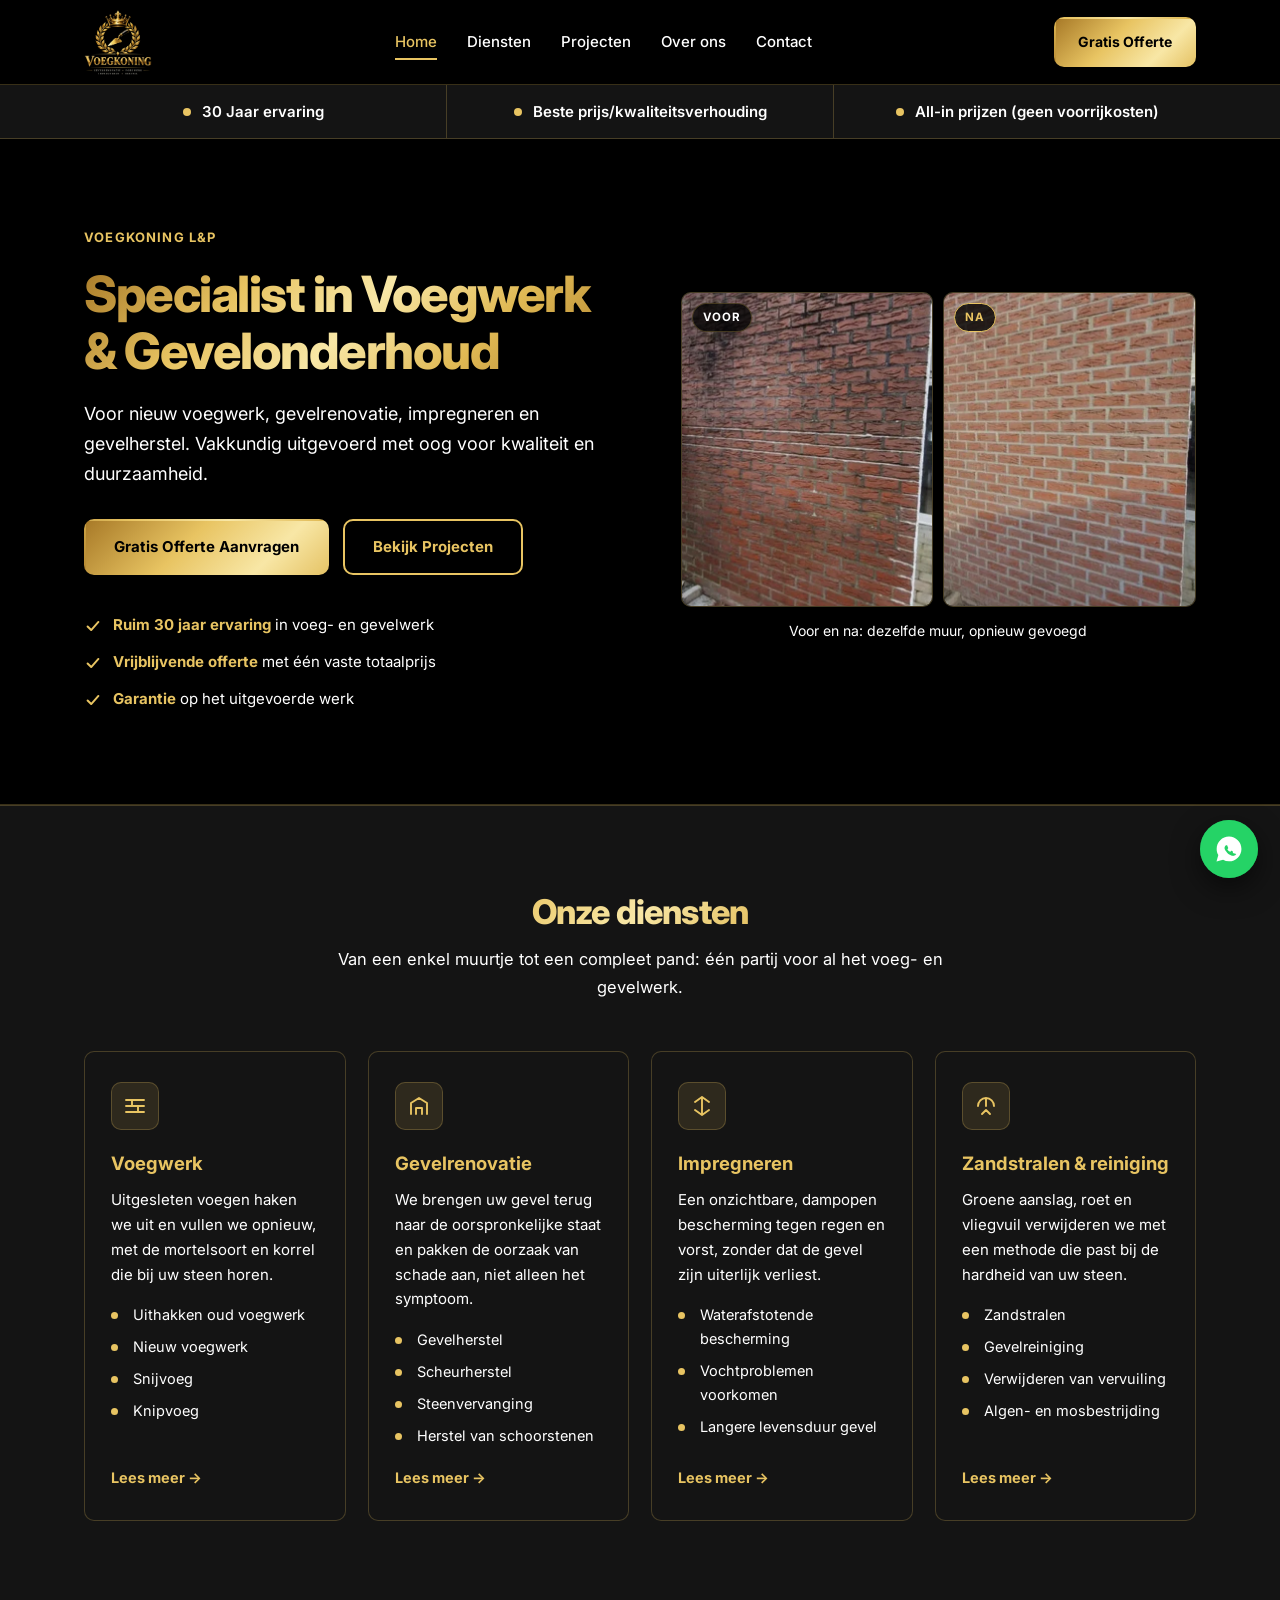
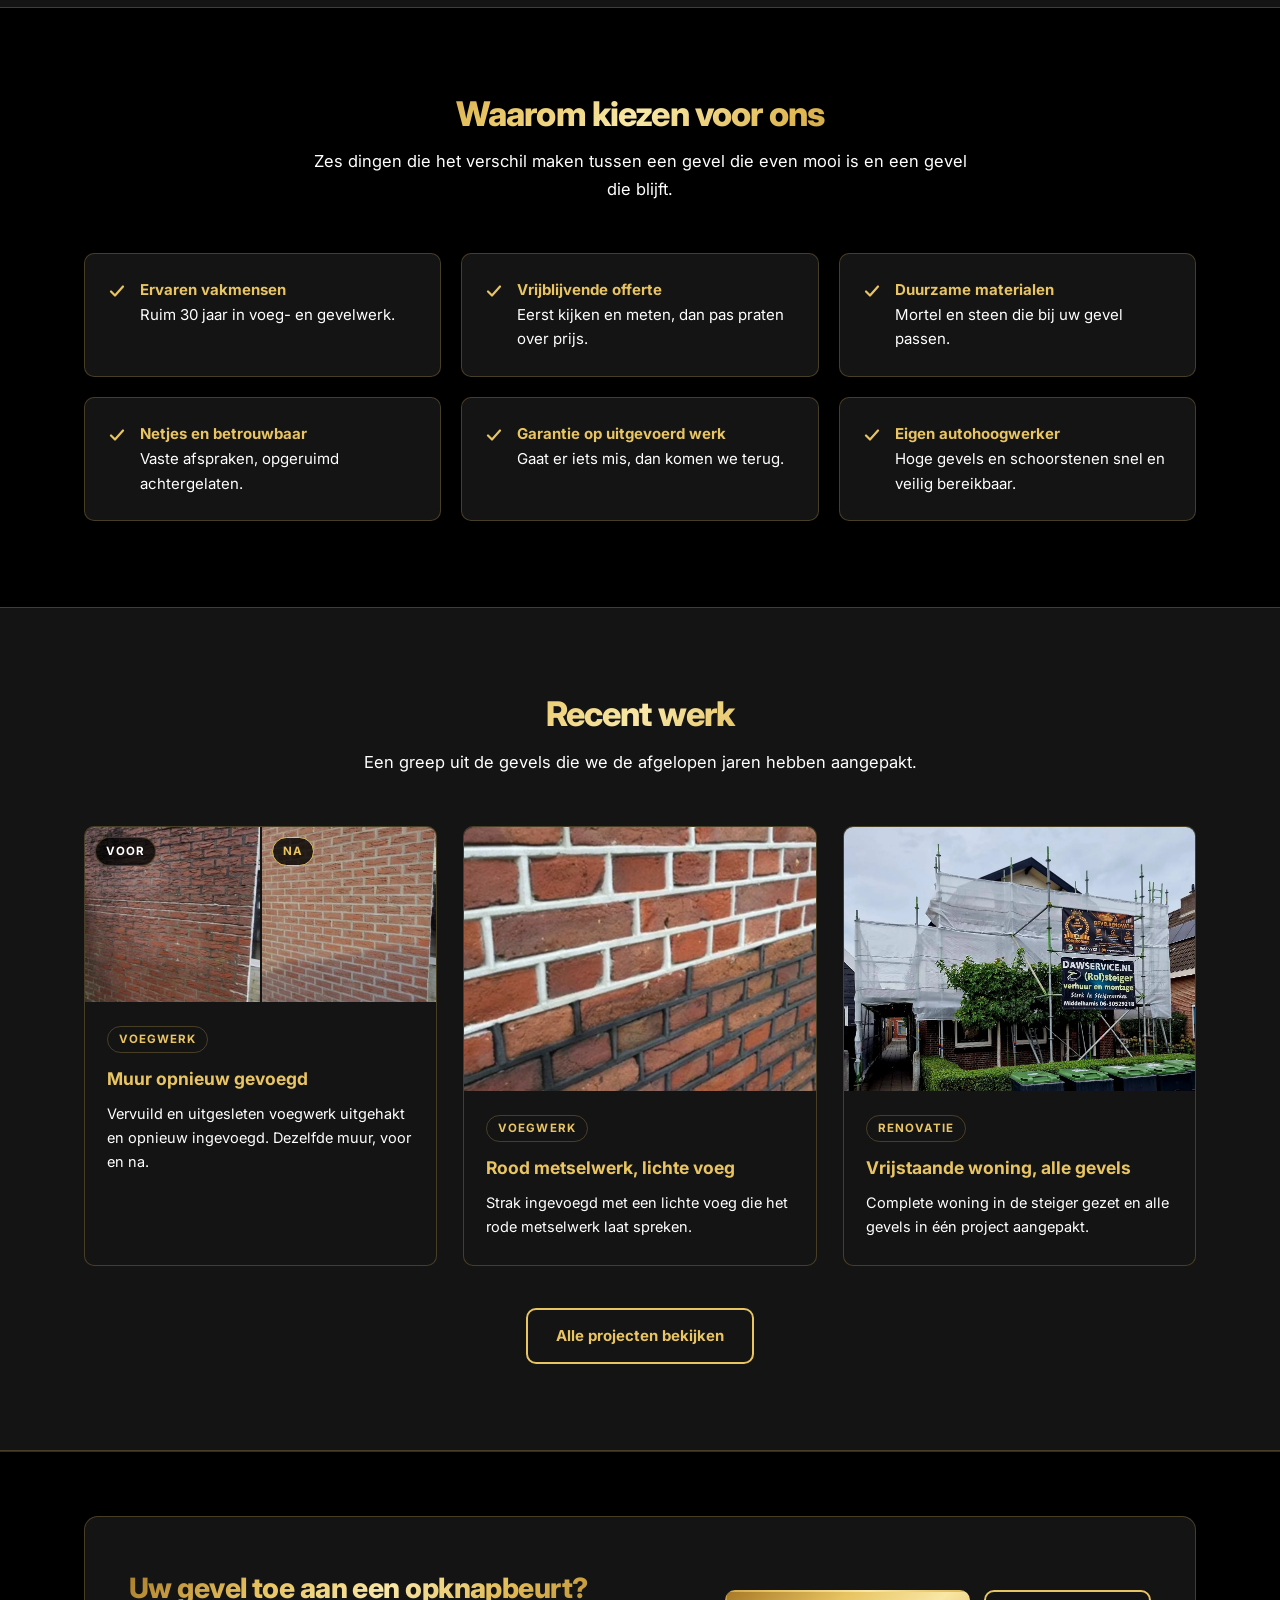
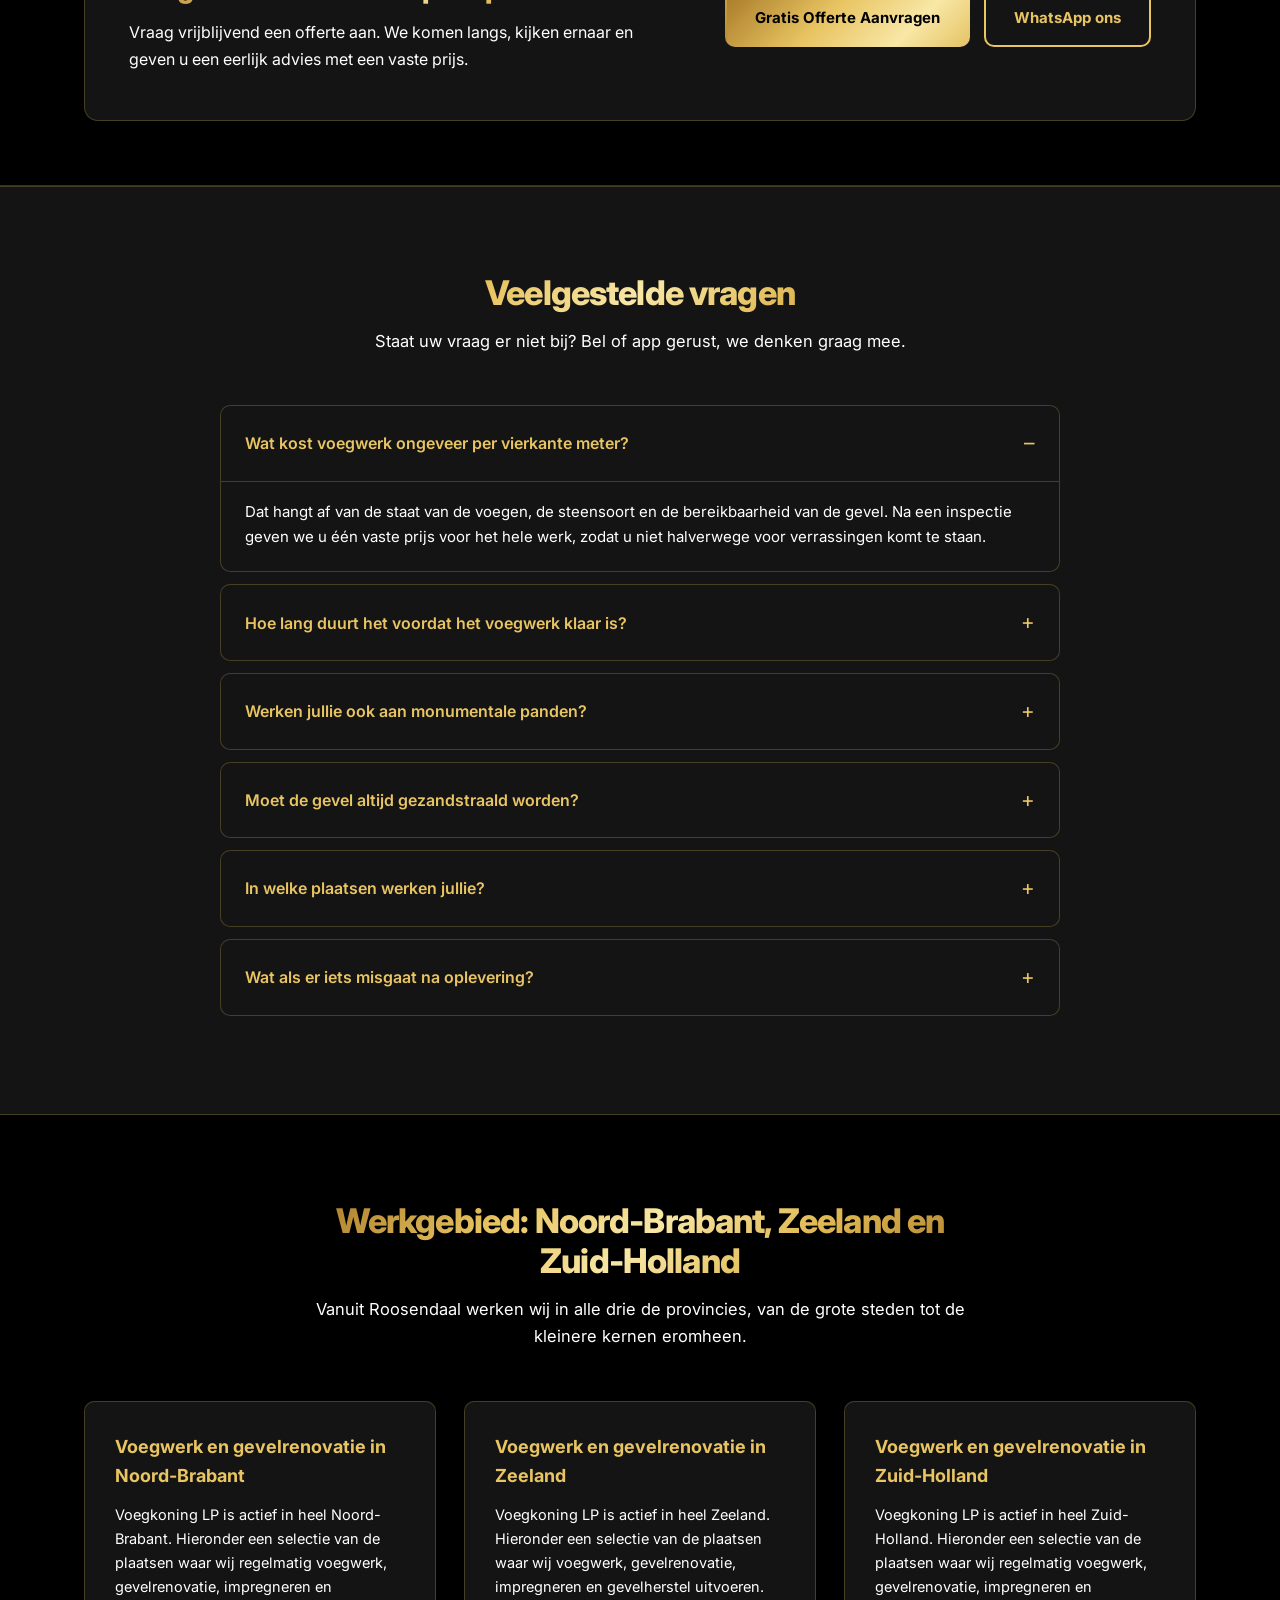
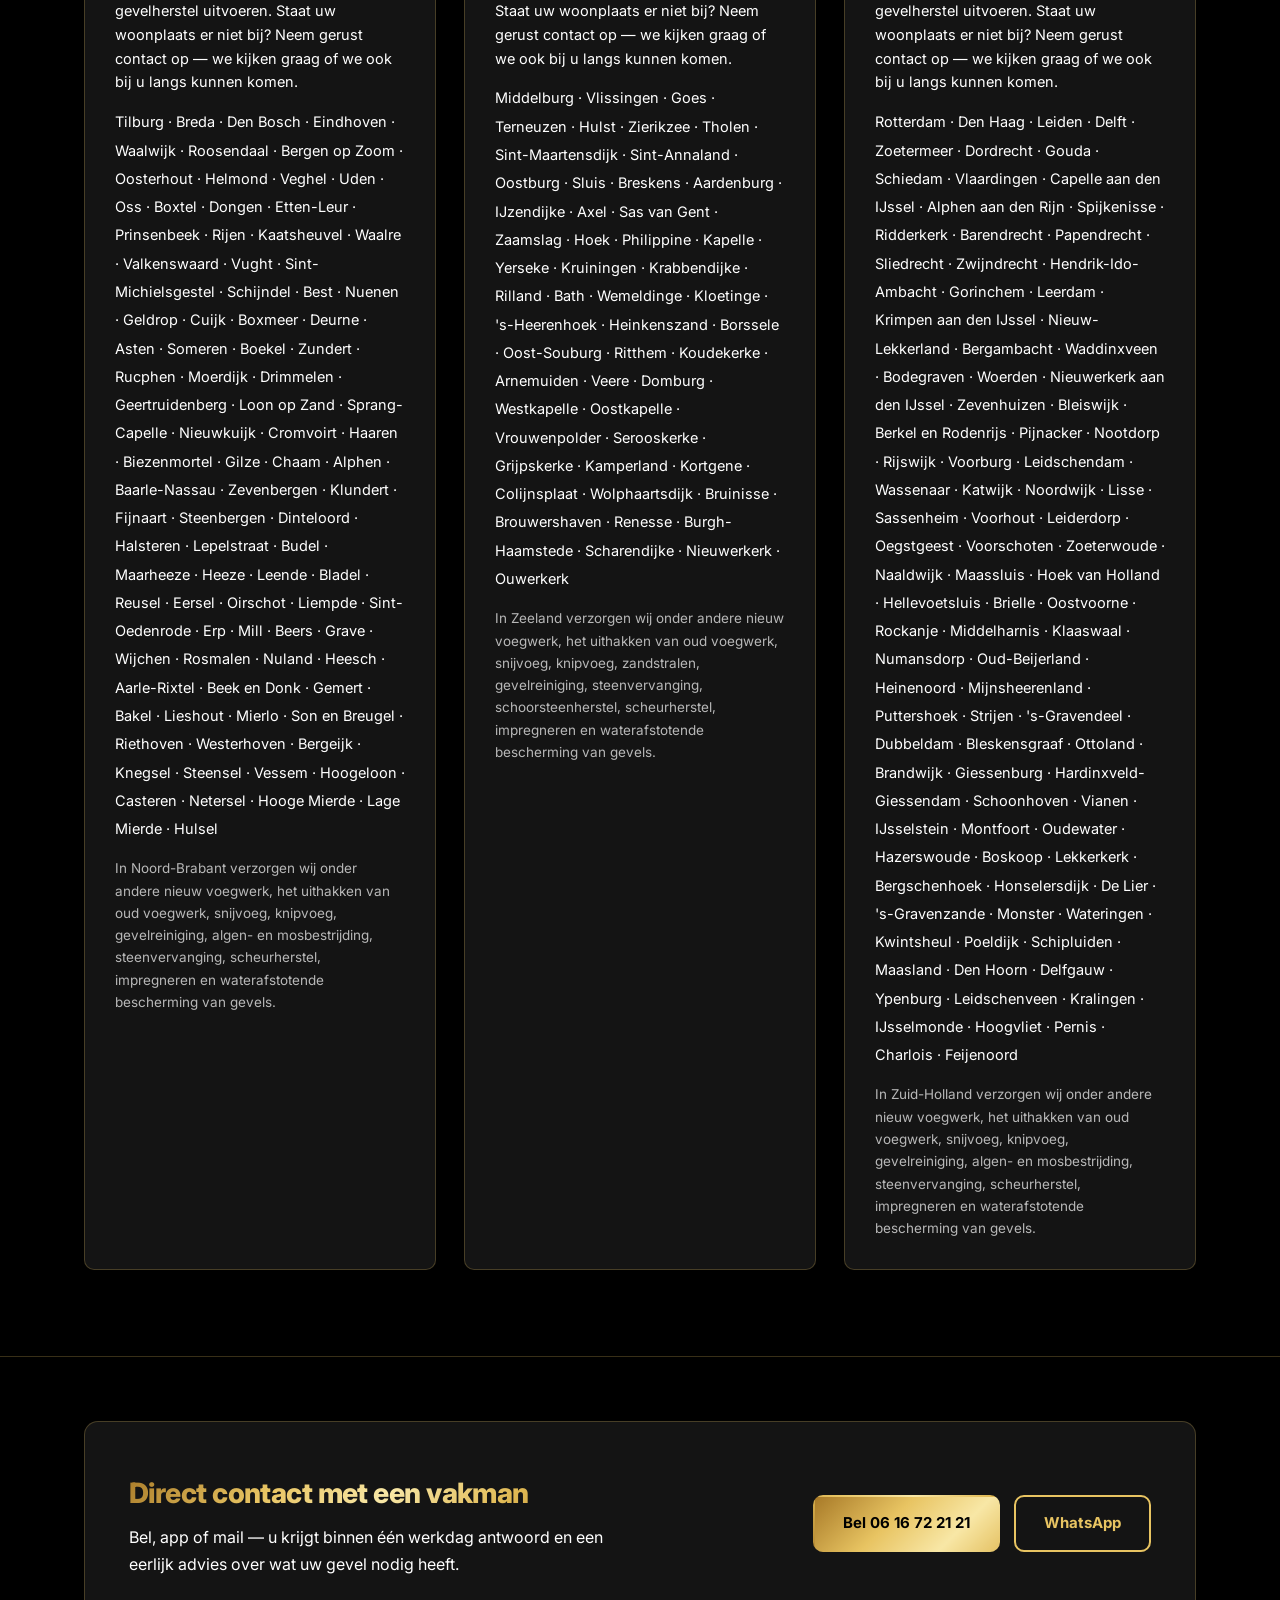
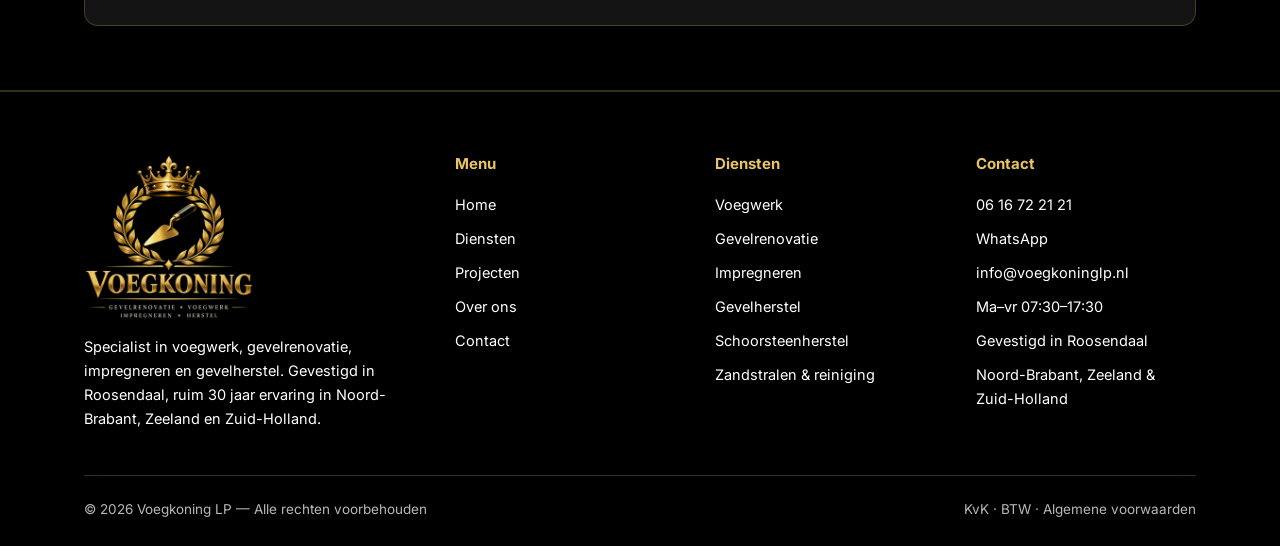
==== index.html @ 7f499dfa "Website Voegkoning L&P: vijf pagina's met foto's en logo Statische site (home, diensten, projecten, " ====
<!DOCTYPE html>
<html lang="nl">
<head>
<meta charset="utf-8">
<meta name="viewport" content="width=device-width, initial-scale=1">
<title>Voegkoning LP | Specialist in Voegwerk &amp; Gevelonderhoud</title>
<meta name="description" content="Specialist in voegwerk en gevelonderhoud in Noord-Brabant, Zeeland en Zuid-Holland. Nieuw voegwerk, gevelrenovatie, impregneren en gevelherstel. Ruim 30 jaar ervaring, vrijblijvende offerte.">
<meta name="robots" content="index, follow">
<meta name="author" content="Voegkoning LP">
<meta name="geo.region" content="NL-NB">
<meta name="geo.placename" content="Roosendaal">
<link rel="canonical" href="https://voegkoninglp.nl/">
<meta property="og:type" content="website">
<meta property="og:locale" content="nl_NL">
<meta property="og:site_name" content="Voegkoning LP">
<meta property="og:title" content="Voegkoning LP | Specialist in Voegwerk &amp; Gevelonderhoud">
<meta property="og:description" content="Specialist in voegwerk en gevelonderhoud in Noord-Brabant, Zeeland en Zuid-Holland. Nieuw voegwerk, gevelrenovatie, impregneren en gevelherstel. Ruim 30 jaar ervaring, vrijblijvende offerte.">
<meta property="og:url" content="https://voegkoninglp.nl/">
<meta property="og:image" content="https://voegkoninglp.nl/img/og-image.jpg">
<meta property="og:image:width" content="1200">
<meta property="og:image:height" content="630">
<meta name="twitter:card" content="summary_large_image">
<meta name="theme-color" content="#000000">
<link rel="icon" type="image/png" sizes="32x32" href="img/favicon-32.png">
<link rel="apple-touch-icon" href="img/apple-touch-icon.png">
<link rel="preconnect" href="https://fonts.googleapis.com">
<link rel="preconnect" href="https://fonts.gstatic.com" crossorigin>
<link href="https://fonts.googleapis.com/css2?family=Inter:wght@400;500;600;700;800&display=swap" rel="stylesheet">
<link rel="stylesheet" href="css/style.css">
<link rel="preload" as="image" href="img/muur-na.webp">
<script type="application/ld+json">
{
  "@context": "https://schema.org",
  "@type": "HomeAndConstructionBusiness",
  "name": "Voegkoning LP",
  "description": "Specialist in voegwerk, gevelrenovatie, impregneren en gevelherstel in Noord-Brabant, Zeeland en Zuid-Holland.",
  "telephone": "+31616722121",
  "email": "info@voegkoninglp.nl",
  "url": "https://voegkoninglp.nl/",
  "logo": "https://voegkoninglp.nl/img/logo.webp",
  "image": "https://voegkoninglp.nl/img/og-image.jpg",
  "address": {
    "@type": "PostalAddress",
    "addressLocality": "Roosendaal",
    "addressRegion": "Noord-Brabant",
    "addressCountry": "NL"
  },
  "founder": {
    "@type": "Person",
    "name": "Patrick"
  },
  "areaServed": [
    {
      "@type": "AdministrativeArea",
      "name": "Noord-Brabant"
    },
    {
      "@type": "AdministrativeArea",
      "name": "Zeeland"
    },
    {
      "@type": "AdministrativeArea",
      "name": "Zuid-Holland"
    }
  ],
  "knowsAbout": [
    "voegwerk",
    "uithakken oud voegwerk",
    "nieuw voegwerk",
    "snijvoeg",
    "knipvoeg",
    "gevelrenovatie",
    "gevelherstel",
    "scheurherstel",
    "steenvervanging",
    "impregneren",
    "waterafstotende bescherming",
    "gevelreiniging",
    "zandstralen",
    "algen- en mosbestrijding",
    "metselwerkherstel",
    "schoorsteenherstel"
  ],
  "serviceType": [
    "Voegwerk",
    "Gevelrenovatie",
    "Impregneren",
    "Gevelherstel",
    "Schoorsteenherstel",
    "Zandstralen",
    "Gevelreiniging"
  ]
}
</script>
<script type="application/ld+json">
{
  "@context": "https://schema.org",
  "@type": "FAQPage",
  "mainEntity": [
    {
      "@type": "Question",
      "name": "Wat kost voegwerk ongeveer per vierkante meter?",
      "acceptedAnswer": {
        "@type": "Answer",
        "text": "Dat hangt af van de staat van de voegen, de steensoort en de bereikbaarheid van de gevel. Na een inspectie geven we u één vaste prijs voor het hele werk, zodat u niet halverwege voor verrassingen komt te staan."
      }
    },
    {
      "@type": "Question",
      "name": "Hoe lang duurt het voordat het voegwerk klaar is?",
      "acceptedAnswer": {
        "@type": "Answer",
        "text": "Een gemiddelde woninggevel doen we meestal in enkele werkdagen. Grotere panden of werk dat per verdieping moet worden uitgevoerd, plannen we in overleg in. U hoort vooraf de doorlooptijd."
      }
    },
    {
      "@type": "Question",
      "name": "Werken jullie ook aan monumentale panden?",
      "acceptedAnswer": {
        "@type": "Answer",
        "text": "Ja. Bij monumenten en oudere panden gebruiken we kalkmortel en werken we volgens de eisen die bij dat soort gevels horen. We stemmen de aanpak altijd af met u en, waar nodig, met de gemeente."
      }
    },
    {
      "@type": "Question",
      "name": "Moet de gevel altijd gezandstraald worden?",
      "acceptedAnswer": {
        "@type": "Answer",
        "text": "Nee. Zandstralen is niet altijd nodig en niet altijd mogelijk: bij te zachte steen beschadigt het de gevel juist. Wij beoordelen per gevel wat de veiligste en beste methode is en leggen uit waarom."
      }
    },
    {
      "@type": "Question",
      "name": "In welke plaatsen werken jullie?",
      "acceptedAnswer": {
        "@type": "Answer",
        "text": "Wij werken in heel Noord-Brabant, Zeeland en Zuid-Holland, van de grote steden tot de kleinere kernen eromheen. Twijfelt u of uw woonplaats binnen ons gebied valt? Neem gerust contact op."
      }
    },
    {
      "@type": "Question",
      "name": "Wat als er iets misgaat na oplevering?",
      "acceptedAnswer": {
        "@type": "Answer",
        "text": "Op ons voegherstel, de steenvervanging en het impregneren geven we garantie. Meldt u binnen die periode een probleem, dan komen we terug en lossen het op."
      }
    }
  ]
}
</script>
</head>
<body>

<header>
  <div class="wrap nav">
    <a href="index.html" class="logo" aria-label="Voegkoning L&amp;P – naar de homepage"><img src="img/logo.webp" width="360" height="354" alt="Voegkoning L&amp;P"></a>
    <nav class="nav-links" id="desktop-nav"><a href="index.html" class="is-active" aria-current="page">Home</a><a href="diensten.html">Diensten</a><a href="projecten.html">Projecten</a><a href="over-ons.html">Over ons</a><a href="contact.html">Contact</a></nav>
    <a href="contact.html" class="btn btn-primary">Gratis Offerte</a>
    <button class="burger" id="burger" aria-label="Menu" aria-expanded="false">
      <span></span><span></span><span></span>
    </button>
  </div>
  <nav class="mobile-nav" id="mobile-nav"><a href="index.html">Home</a><a href="diensten.html">Diensten</a><a href="projecten.html">Projecten</a><a href="over-ons.html">Over ons</a><a href="contact.html">Contact</a></nav>
</header>

<div class="trust">
  <div class="wrap trust-grid">
    <div class="trust-item"><span class="ti-dot"></span><span class="lbl">30 Jaar ervaring</span></div>
    <div class="trust-item"><span class="ti-dot"></span><span class="lbl">Beste prijs/kwaliteitsverhouding</span></div>
    <div class="trust-item"><span class="ti-dot"></span><span class="lbl">All-in prijzen (geen voorrijkosten)</span></div>
  </div>
</div>

<main>

  <section class="hero">
    <div class="wrap hero-grid">
      <div>
        <span class="eyebrow">Voegkoning L&amp;P</span>
        <h1>Specialist in Voegwerk &amp; Gevelonderhoud</h1>
        <p class="lead">Voor nieuw voegwerk, gevelrenovatie, impregneren en gevelherstel. Vakkundig uitgevoerd met oog voor kwaliteit en duurzaamheid.</p>
        <div class="hero-cta">
          <a href="contact.html" class="btn btn-primary">Gratis Offerte Aanvragen</a>
          <a href="projecten.html" class="btn btn-ghost">Bekijk Projecten</a>
        </div>
        <ul class="usp">
          <li><svg width="18" height="18" viewBox="0 0 20 20" fill="none" aria-hidden="true"><path d="M4 10.5l4 4 8-9" stroke="#E8C462" stroke-width="2.2" stroke-linecap="round" stroke-linejoin="round"/></svg><span><strong>Ruim 30 jaar ervaring</strong> in voeg- en gevelwerk</span></li>
          <li><svg width="18" height="18" viewBox="0 0 20 20" fill="none" aria-hidden="true"><path d="M4 10.5l4 4 8-9" stroke="#E8C462" stroke-width="2.2" stroke-linecap="round" stroke-linejoin="round"/></svg><span><strong>Vrijblijvende offerte</strong> met &eacute;&eacute;n vaste totaalprijs</span></li>
          <li><svg width="18" height="18" viewBox="0 0 20 20" fill="none" aria-hidden="true"><path d="M4 10.5l4 4 8-9" stroke="#E8C462" stroke-width="2.2" stroke-linecap="round" stroke-linejoin="round"/></svg><span><strong>Garantie</strong> op het uitgevoerde werk</span></li>
        </ul>
      </div>

      <figure class="ba ba-hero">
        <div class="ba-grid">
          <div class="ba-cell">
            <img src="img/muur-voor.webp" width="504" height="978" alt="Bakstenen muur met vervuild en uitgesleten voegwerk, voor de renovatie" fetchpriority="high">
            <span class="ba-tag">Voor</span>
          </div>
          <div class="ba-cell">
            <img src="img/muur-na.webp" width="503" height="978" alt="Dezelfde muur na nieuw voegwerk door Voegkoning LP" fetchpriority="high">
            <span class="ba-tag ba-tag-na">Na</span>
          </div>
        </div>
        <figcaption>Voor en na: dezelfde muur, opnieuw gevoegd</figcaption>
      </figure>
    </div>
  </section>

  <section class="services" id="home-diensten">
    <div class="wrap">
      <div class="sec-head center">
        <h2 class="sec-title">Onze diensten</h2>
        <p>Van een enkel muurtje tot een compleet pand: &eacute;&eacute;n partij voor al het voeg- en gevelwerk.</p>
      </div>

      <div class="cards">
        <div class="card">
          <div class="ico"><svg width="24" height="24" viewBox="0 0 24 24" fill="none" aria-hidden="true"><path d="M3 6h18M3 12h18M3 18h18M9 6v6M15 12v6" stroke="#E8C462" stroke-width="1.9" stroke-linecap="round"/></svg></div>
          <h3>Voegwerk</h3>
          <p>Uitgesleten voegen haken we uit en vullen we opnieuw, met de mortelsoort en korrel die bij uw steen horen.</p>
          <ul>
            <li>Uithakken oud voegwerk</li>
            <li>Nieuw voegwerk</li>
            <li>Snijvoeg</li>
            <li>Knipvoeg</li>
          </ul>
          <a href="diensten.html#voegwerk" class="lees">Lees meer &rarr;</a>
        </div>

        <div class="card">
          <div class="ico"><svg width="24" height="24" viewBox="0 0 24 24" fill="none" aria-hidden="true"><path d="M4 20V9l8-5 8 5v11M9 20v-6h6v6" stroke="#E8C462" stroke-width="1.9" stroke-linecap="round" stroke-linejoin="round"/></svg></div>
          <h3>Gevelrenovatie</h3>
          <p>We brengen uw gevel terug naar de oorspronkelijke staat en pakken de oorzaak van schade aan, niet alleen het symptoom.</p>
          <ul>
            <li>Gevelherstel</li>
            <li>Scheurherstel</li>
            <li>Steenvervanging</li>
            <li>Herstel van schoorstenen</li>
          </ul>
          <a href="diensten.html#gevelrenovatie" class="lees">Lees meer &rarr;</a>
        </div>

        <div class="card">
          <div class="ico"><svg width="24" height="24" viewBox="0 0 24 24" fill="none" aria-hidden="true"><path d="M12 3v18M5 8l7-5 7 5M5 16l7 5 7-5" stroke="#E8C462" stroke-width="1.9" stroke-linecap="round" stroke-linejoin="round"/></svg></div>
          <h3>Impregneren</h3>
          <p>Een onzichtbare, dampopen bescherming tegen regen en vorst, zonder dat de gevel zijn uiterlijk verliest.</p>
          <ul>
            <li>Waterafstotende bescherming</li>
            <li>Vochtproblemen voorkomen</li>
            <li>Langere levensduur gevel</li>
          </ul>
          <a href="diensten.html#impregneren" class="lees">Lees meer &rarr;</a>
        </div>

        <div class="card">
          <div class="ico"><svg width="24" height="24" viewBox="0 0 24 24" fill="none" aria-hidden="true"><path d="M4 12a8 8 0 1116 0M12 4v8M8 20l4-4 4 4" stroke="#E8C462" stroke-width="1.9" stroke-linecap="round" stroke-linejoin="round"/></svg></div>
          <h3>Zandstralen &amp; reiniging</h3>
          <p>Groene aanslag, roet en vliegvuil verwijderen we met een methode die past bij de hardheid van uw steen.</p>
          <ul>
            <li>Zandstralen</li>
            <li>Gevelreiniging</li>
            <li>Verwijderen van vervuiling</li>
            <li>Algen- en mosbestrijding</li>
          </ul>
          <a href="diensten.html#reiniging" class="lees">Lees meer &rarr;</a>
        </div>
      </div>
    </div>
  </section>

  <section class="why">
    <div class="wrap">
      <div class="sec-head center">
        <h2 class="sec-title">Waarom kiezen voor ons</h2>
        <p>Zes dingen die het verschil maken tussen een gevel die even mooi is en een gevel die blijft.</p>
      </div>
      <ul class="why-grid">
        <li><svg width="20" height="20" viewBox="0 0 20 20" fill="none" aria-hidden="true"><path d="M4 10.5l4 4 8-9" stroke="#E8C462" stroke-width="2.2" stroke-linecap="round" stroke-linejoin="round"/></svg><span><strong>Ervaren vakmensen</strong><br>Ruim 30 jaar in voeg- en gevelwerk.</span></li>
        <li><svg width="20" height="20" viewBox="0 0 20 20" fill="none" aria-hidden="true"><path d="M4 10.5l4 4 8-9" stroke="#E8C462" stroke-width="2.2" stroke-linecap="round" stroke-linejoin="round"/></svg><span><strong>Vrijblijvende offerte</strong><br>Eerst kijken en meten, dan pas praten over prijs.</span></li>
        <li><svg width="20" height="20" viewBox="0 0 20 20" fill="none" aria-hidden="true"><path d="M4 10.5l4 4 8-9" stroke="#E8C462" stroke-width="2.2" stroke-linecap="round" stroke-linejoin="round"/></svg><span><strong>Duurzame materialen</strong><br>Mortel en steen die bij uw gevel passen.</span></li>
        <li><svg width="20" height="20" viewBox="0 0 20 20" fill="none" aria-hidden="true"><path d="M4 10.5l4 4 8-9" stroke="#E8C462" stroke-width="2.2" stroke-linecap="round" stroke-linejoin="round"/></svg><span><strong>Netjes en betrouwbaar</strong><br>Vaste afspraken, opgeruimd achtergelaten.</span></li>
        <li><svg width="20" height="20" viewBox="0 0 20 20" fill="none" aria-hidden="true"><path d="M4 10.5l4 4 8-9" stroke="#E8C462" stroke-width="2.2" stroke-linecap="round" stroke-linejoin="round"/></svg><span><strong>Garantie op uitgevoerd werk</strong><br>Gaat er iets mis, dan komen we terug.</span></li>
        <li><svg width="20" height="20" viewBox="0 0 20 20" fill="none" aria-hidden="true"><path d="M4 10.5l4 4 8-9" stroke="#E8C462" stroke-width="2.2" stroke-linecap="round" stroke-linejoin="round"/></svg><span><strong>Eigen autohoogwerker</strong><br>Hoge gevels en schoorstenen snel en veilig bereikbaar.</span></li>
      </ul>
    </div>
  </section>

  <section class="projects-teaser">
    <div class="wrap">
      <div class="sec-head center">
        <h2 class="sec-title">Recent werk</h2>
        <p>Een greep uit de gevels die we de afgelopen jaren hebben aangepakt.</p>
      </div>
      <div class="proj-grid">
  <article class="proj" data-tag="voegwerk">
    <div class="ba">
      <div class="ba-grid">
        <div class="ba-cell">
          <img src="img/muur-voor.webp" width="504" height="978" alt="Voor: muur met vervuild, uitgesleten voegwerk" loading="lazy">
          <span class="ba-tag">Voor</span>
        </div>
        <div class="ba-cell">
          <img src="img/muur-na.webp" width="503" height="978" alt="Na: dezelfde muur opnieuw gevoegd" loading="lazy">
          <span class="ba-tag ba-tag-na">Na</span>
        </div>
      </div>
    </div>
    <div class="proj-body">
      <span class="proj-cat">voegwerk</span>
      <h3>Muur opnieuw gevoegd</h3>
      <p>Vervuild en uitgesleten voegwerk uitgehakt en opnieuw ingevoegd. Dezelfde muur, voor en na.</p>
    </div>
  </article>
  <article class="proj" data-tag="voegwerk">
    <figure class="proj-media">
      <img src="img/voegwerk-rood-wit.webp" width="1080" height="1056" alt="Rood metselwerk met strak aangebrachte lichte voeg" loading="lazy">
    </figure>
    <div class="proj-body">
      <span class="proj-cat">voegwerk</span>
      <h3>Rood metselwerk, lichte voeg</h3>
      <p>Strak ingevoegd met een lichte voeg die het rode metselwerk laat spreken.</p>
    </div>
  </article>
  <article class="proj" data-tag="renovatie">
    <figure class="proj-media">
      <img src="img/vrijstaande-woning-steiger.webp" width="1400" height="1163" alt="Vrijstaande woning volledig in de steiger" loading="lazy">
    </figure>
    <div class="proj-body">
      <span class="proj-cat">renovatie</span>
      <h3>Vrijstaande woning, alle gevels</h3>
      <p>Complete woning in de steiger gezet en alle gevels in één project aangepakt.</p>
    </div>
  </article>
      </div>
      <div class="center-cta"><a href="projecten.html" class="btn btn-ghost">Alle projecten bekijken</a></div>
    </div>
    </section>

  <section class="cta">
    <div class="wrap">
      <div class="cta-inner">
        <div>
          <h2>Uw gevel toe aan een opknapbeurt?</h2>
          <p>Vraag vrijblijvend een offerte aan. We komen langs, kijken ernaar en geven u een eerlijk advies met een vaste prijs.</p>
        </div>
        <div class="cta-actions">
          <a href="contact.html" class="btn btn-primary">Gratis Offerte Aanvragen</a>
          <a href="https://wa.me/31616722121" target="_blank" rel="noopener" class="btn btn-ghost">WhatsApp ons</a>
        </div>
      </div>
    </div>
  </section>

  <section class="faq" id="faq">
    <div class="wrap">
      <div class="sec-head center">
        <h2 class="sec-title">Veelgestelde vragen</h2>
        <p>Staat uw vraag er niet bij? Bel of app gerust, we denken graag mee.</p>
      </div>
      <div class="faq-list">
        <details open>
          <summary>Wat kost voegwerk ongeveer per vierkante meter?</summary>
          <p>Dat hangt af van de staat van de voegen, de steensoort en de bereikbaarheid van de gevel. Na een inspectie geven we u &eacute;&eacute;n vaste prijs voor het hele werk, zodat u niet halverwege voor verrassingen komt te staan.</p>
        </details>
        <details>
          <summary>Hoe lang duurt het voordat het voegwerk klaar is?</summary>
          <p>Een gemiddelde woninggevel doen we meestal in enkele werkdagen. Grotere panden of werk dat per verdieping moet worden uitgevoerd, plannen we in overleg in. U hoort vooraf de doorlooptijd.</p>
        </details>
        <details>
          <summary>Werken jullie ook aan monumentale panden?</summary>
          <p>Ja. Bij monumenten en oudere panden gebruiken we kalkmortel en werken we volgens de eisen die bij dat soort gevels horen. We stemmen de aanpak altijd af met u en, waar nodig, met de gemeente.</p>
        </details>
        <details>
          <summary>Moet de gevel altijd gezandstraald worden?</summary>
          <p>Nee. Zandstralen is niet altijd nodig en niet altijd mogelijk: bij te zachte steen beschadigt het de gevel juist. Wij beoordelen per gevel wat de veiligste en beste methode is en leggen uit waarom.</p>
        </details>
        <details>
          <summary>In welke plaatsen werken jullie?</summary>
          <p>Wij werken in heel Noord-Brabant, Zeeland en Zuid-Holland, van de grote steden tot de kleinere kernen eromheen. Twijfelt u of uw woonplaats binnen ons gebied valt? Neem gerust contact op.</p>
        </details>
        <details>
          <summary>Wat als er iets misgaat na oplevering?</summary>
          <p>Op ons voegherstel, de steenvervanging en het impregneren geven we garantie. Meldt u binnen die periode een probleem, dan komen we terug en lossen het op.</p>
        </details>
      </div>
    </div>
  </section>
  
<section class="seo">
  <div class="wrap">
    <div class="sec-head center">
      <h2 class="sec-title">Werkgebied: Noord-Brabant, Zeeland en Zuid-Holland</h2>
      <p>Vanuit Roosendaal werken wij in alle drie de provincies, van de grote steden tot de kleinere kernen eromheen.</p>
    </div>
    <div class="seo-grid">
      
  <div class="seo-block">
    <h3>Voegwerk en gevelrenovatie in Noord-Brabant</h3>
    <p>Voegkoning LP is actief in heel Noord-Brabant. Hieronder een selectie van de plaatsen waar wij regelmatig voegwerk, gevelrenovatie, impregneren en gevelherstel uitvoeren. Staat uw woonplaats er niet bij? Neem gerust contact op &mdash; we kijken graag of we ook bij u langs kunnen komen.</p>
    <p class="seo-places">Tilburg &middot; Breda &middot; Den Bosch &middot; Eindhoven &middot; Waalwijk &middot; Roosendaal &middot; Bergen op Zoom &middot; Oosterhout &middot; Helmond &middot; Veghel &middot; Uden &middot; Oss &middot; Boxtel &middot; Dongen &middot; Etten-Leur &middot; Prinsenbeek &middot; Rijen &middot; Kaatsheuvel &middot; Waalre &middot; Valkenswaard &middot; Vught &middot; Sint-Michielsgestel &middot; Schijndel &middot; Best &middot; Nuenen &middot; Geldrop &middot; Cuijk &middot; Boxmeer &middot; Deurne &middot; Asten &middot; Someren &middot; Boekel &middot; Zundert &middot; Rucphen &middot; Moerdijk &middot; Drimmelen &middot; Geertruidenberg &middot; Loon op Zand &middot; Sprang-Capelle &middot; Nieuwkuijk &middot; Cromvoirt &middot; Haaren &middot; Biezenmortel &middot; Gilze &middot; Chaam &middot; Alphen &middot; Baarle-Nassau &middot; Zevenbergen &middot; Klundert &middot; Fijnaart &middot; Steenbergen &middot; Dinteloord &middot; Halsteren &middot; Lepelstraat &middot; Budel &middot; Maarheeze &middot; Heeze &middot; Leende &middot; Bladel &middot; Reusel &middot; Eersel &middot; Oirschot &middot; Liempde &middot; Sint-Oedenrode &middot; Erp &middot; Mill &middot; Beers &middot; Grave &middot; Wijchen &middot; Rosmalen &middot; Nuland &middot; Heesch &middot; Aarle-Rixtel &middot; Beek en Donk &middot; Gemert &middot; Bakel &middot; Lieshout &middot; Mierlo &middot; Son en Breugel &middot; Riethoven &middot; Westerhoven &middot; Bergeijk &middot; Knegsel &middot; Steensel &middot; Vessem &middot; Hoogeloon &middot; Casteren &middot; Netersel &middot; Hooge Mierde &middot; Lage Mierde &middot; Hulsel</p>
    <p class="seo-extra">In Noord-Brabant verzorgen wij onder andere nieuw voegwerk, het uithakken van oud voegwerk, snijvoeg, knipvoeg, gevelreiniging, algen- en mosbestrijding, steenvervanging, scheurherstel, impregneren en waterafstotende bescherming van gevels.</p>
  </div>
      
  <div class="seo-block">
    <h3>Voegwerk en gevelrenovatie in Zeeland</h3>
    <p>Voegkoning LP is actief in heel Zeeland. Hieronder een selectie van de plaatsen waar wij voegwerk, gevelrenovatie, impregneren en gevelherstel uitvoeren. Staat uw woonplaats er niet bij? Neem gerust contact op &mdash; we kijken graag of we ook bij u langs kunnen komen.</p>
    <p class="seo-places">Middelburg &middot; Vlissingen &middot; Goes &middot; Terneuzen &middot; Hulst &middot; Zierikzee &middot; Tholen &middot; Sint-Maartensdijk &middot; Sint-Annaland &middot; Oostburg &middot; Sluis &middot; Breskens &middot; Aardenburg &middot; IJzendijke &middot; Axel &middot; Sas van Gent &middot; Zaamslag &middot; Hoek &middot; Philippine &middot; Kapelle &middot; Yerseke &middot; Kruiningen &middot; Krabbendijke &middot; Rilland &middot; Bath &middot; Wemeldinge &middot; Kloetinge &middot; 's-Heerenhoek &middot; Heinkenszand &middot; Borssele &middot; Oost-Souburg &middot; Ritthem &middot; Koudekerke &middot; Arnemuiden &middot; Veere &middot; Domburg &middot; Westkapelle &middot; Oostkapelle &middot; Vrouwenpolder &middot; Serooskerke &middot; Grijpskerke &middot; Kamperland &middot; Kortgene &middot; Colijnsplaat &middot; Wolphaartsdijk &middot; Bruinisse &middot; Brouwershaven &middot; Renesse &middot; Burgh-Haamstede &middot; Scharendijke &middot; Nieuwerkerk &middot; Ouwerkerk</p>
    <p class="seo-extra">In Zeeland verzorgen wij onder andere nieuw voegwerk, het uithakken van oud voegwerk, snijvoeg, knipvoeg, zandstralen, gevelreiniging, steenvervanging, schoorsteenherstel, scheurherstel, impregneren en waterafstotende bescherming van gevels.</p>
  </div>

  <div class="seo-block">
    <h3>Voegwerk en gevelrenovatie in Zuid-Holland</h3>
    <p>Voegkoning LP is actief in heel Zuid-Holland. Hieronder een selectie van de plaatsen waar wij regelmatig voegwerk, gevelrenovatie, impregneren en gevelherstel uitvoeren. Staat uw woonplaats er niet bij? Neem gerust contact op &mdash; we kijken graag of we ook bij u langs kunnen komen.</p>
    <p class="seo-places">Rotterdam &middot; Den Haag &middot; Leiden &middot; Delft &middot; Zoetermeer &middot; Dordrecht &middot; Gouda &middot; Schiedam &middot; Vlaardingen &middot; Capelle aan den IJssel &middot; Alphen aan den Rijn &middot; Spijkenisse &middot; Ridderkerk &middot; Barendrecht &middot; Papendrecht &middot; Sliedrecht &middot; Zwijndrecht &middot; Hendrik-Ido-Ambacht &middot; Gorinchem &middot; Leerdam &middot; Krimpen aan den IJssel &middot; Nieuw-Lekkerland &middot; Bergambacht &middot; Waddinxveen &middot; Bodegraven &middot; Woerden &middot; Nieuwerkerk aan den IJssel &middot; Zevenhuizen &middot; Bleiswijk &middot; Berkel en Rodenrijs &middot; Pijnacker &middot; Nootdorp &middot; Rijswijk &middot; Voorburg &middot; Leidschendam &middot; Wassenaar &middot; Katwijk &middot; Noordwijk &middot; Lisse &middot; Sassenheim &middot; Voorhout &middot; Leiderdorp &middot; Oegstgeest &middot; Voorschoten &middot; Zoeterwoude &middot; Naaldwijk &middot; Maassluis &middot; Hoek van Holland &middot; Hellevoetsluis &middot; Brielle &middot; Oostvoorne &middot; Rockanje &middot; Middelharnis &middot; Klaaswaal &middot; Numansdorp &middot; Oud-Beijerland &middot; Heinenoord &middot; Mijnsheerenland &middot; Puttershoek &middot; Strijen &middot; 's-Gravendeel &middot; Dubbeldam &middot; Bleskensgraaf &middot; Ottoland &middot; Brandwijk &middot; Giessenburg &middot; Hardinxveld-Giessendam &middot; Schoonhoven &middot; Vianen &middot; IJsselstein &middot; Montfoort &middot; Oudewater &middot; Hazerswoude &middot; Boskoop &middot; Lekkerkerk &middot; Bergschenhoek &middot; Honselersdijk &middot; De Lier &middot; 's-Gravenzande &middot; Monster &middot; Wateringen &middot; Kwintsheul &middot; Poeldijk &middot; Schipluiden &middot; Maasland &middot; Den Hoorn &middot; Delfgauw &middot; Ypenburg &middot; Leidschenveen &middot; Kralingen &middot; IJsselmonde &middot; Hoogvliet &middot; Pernis &middot; Charlois &middot; Feijenoord</p>
    <p class="seo-extra">In Zuid-Holland verzorgen wij onder andere nieuw voegwerk, het uithakken van oud voegwerk, snijvoeg, knipvoeg, gevelreiniging, algen- en mosbestrijding, steenvervanging, scheurherstel, impregneren en waterafstotende bescherming van gevels.</p>
  </div>
    </div>
  </div>
</section>


  <section class="cta">
    <div class="wrap">
      <div class="cta-inner">
        <div>
          <h2>Direct contact met een vakman</h2>
          <p>Bel, app of mail &mdash; u krijgt binnen &eacute;&eacute;n werkdag antwoord en een eerlijk advies over wat uw gevel nodig heeft.</p>
        </div>
        <div class="cta-actions">
          <a href="tel:+31616722121" class="btn btn-primary">Bel 06 16 72 21 21</a>
          <a href="https://wa.me/31616722121" target="_blank" rel="noopener" class="btn btn-ghost">WhatsApp</a>
        </div>
      </div>
    </div>
  </section>
</main>

<footer>
  <div class="wrap">
    <div class="foot-grid">
      <div>
        <img class="foot-logo" src="img/logo.webp" width="360" height="354" alt="Voegkoning LP – gevelrenovatie, voegwerk, impregneren, herstel" loading="lazy">
        <p>Specialist in voegwerk, gevelrenovatie, impregneren en gevelherstel. Gevestigd in Roosendaal, ruim 30 jaar ervaring in Noord-Brabant, Zeeland en Zuid-Holland.</p>
      </div>
      <div>
        <h4>Menu</h4>
        <ul><li><a href="index.html">Home</a></li><li><a href="diensten.html">Diensten</a></li><li><a href="projecten.html">Projecten</a></li><li><a href="over-ons.html">Over ons</a></li><li><a href="contact.html">Contact</a></li></ul>
      </div>
      <div>
        <h4>Diensten</h4>
        <ul>
          <li><a href="diensten.html#voegwerk">Voegwerk</a></li>
          <li><a href="diensten.html#gevelrenovatie">Gevelrenovatie</a></li>
          <li><a href="diensten.html#impregneren">Impregneren</a></li>
          <li><a href="diensten.html#gevelherstel">Gevelherstel</a></li>
          <li><a href="diensten.html#gevelherstel">Schoorsteenherstel</a></li>
          <li><a href="diensten.html#reiniging">Zandstralen &amp; reiniging</a></li>
        </ul>
      </div>
      <div>
        <h4>Contact</h4>
        <ul>
          <li><a href="tel:+31616722121">06 16 72 21 21</a></li>
          <li><a href="https://wa.me/31616722121" target="_blank" rel="noopener">WhatsApp</a></li>
          <li><a href="mailto:info@voegkoninglp.nl">info@voegkoninglp.nl</a></li>
          <li>Ma&ndash;vr 07:30&ndash;17:30</li>
          <li>Gevestigd in Roosendaal</li>
          <li>Noord-Brabant, Zeeland &amp; Zuid-Holland</li>
        </ul>
      </div>
    </div>
    <div class="foot-bottom">
      <span>&copy; <span id="jaar">2026</span> Voegkoning LP &mdash; Alle rechten voorbehouden</span>
      <span>KvK &middot; BTW &middot; Algemene voorwaarden</span>
    </div>
  </div>
</footer>

<a class="wa-float" href="https://wa.me/31616722121" target="_blank" rel="noopener" aria-label="Contact via WhatsApp">
  <svg viewBox="0 0 24 24" fill="currentColor" aria-hidden="true"><path d="M12.04 2C6.58 2 2.13 6.45 2.13 11.91c0 1.75.46 3.45 1.32 4.95L2 22l5.25-1.38a9.9 9.9 0 004.79 1.22h.01c5.46 0 9.91-4.45 9.91-9.91S17.5 2 12.04 2zm5.8 14.09c-.24.68-1.42 1.31-1.96 1.36-.54.05-1.02.24-2.86-.6-2.22-1.02-3.6-3.32-3.71-3.47-.11-.16-.88-1.18-.88-2.25s.57-1.6.77-1.82c.2-.22.43-.27.58-.27l.42.01c.13 0 .31-.05.48.37.18.43.61 1.5.66 1.61.05.11.09.24.01.39-.08.16-.15.25-.29.39l-.22.26c-.07.08-.15.17-.06.33.08.16.37.62.79 1.01.55.49 1.01.65 1.16.73.15.08.24.07.33-.04.09-.11.38-.44.48-.6.1-.15.2-.13.34-.08.14.05.89.42 1.04.5.15.07.25.11.29.18.04.07.04.4-.2 1.09z"/></svg>
</a>

<script src="js/main.js" defer></script>

</body>
</html>
---- css/style.css ----
:root{
  --bg:#0A0A0A;
  --bg-soft:#141414;
  --bg-card:#141414;
  --line:rgba(232,196,98,.24);
  --line-soft:rgba(232,196,98,.14);
  --gold:#E8C462;
  --gold-light:#F8E7A6;
  --gold-dark:#A87A28;
  --gold-metal:linear-gradient(135deg,#A87A28 0%,#E8C462 28%,#F8E7A6 50%,#E0B954 72%,#A87A28 100%);
  --muted:#b8b8b8;
  --radius:10px;
  --wrap:1160px;
}
*{box-sizing:border-box;margin:0;padding:0}
html{scroll-behavior:smooth}
body{
  font-family:Inter,-apple-system,BlinkMacSystemFont,"Segoe UI",Roboto,Helvetica,Arial,sans-serif;
  background:var(--bg);color:#fff;line-height:1.65;
  -webkit-font-smoothing:antialiased;
}
.wrap{max-width:var(--wrap);margin:0 auto;padding:0 24px}
img,video{max-width:100%;height:auto;display:block}
a{color:inherit;text-decoration:none}
[hidden]{display:none !important}

/* ---------- Koppen in goud ---------- */
h1,.sec-title,.form-title,.cta-inner h2,.panel h3,.card h3,.step h3,
.svc-text h2,.seo-block h3,summary,.proj-body h3,footer h4{color:var(--gold)}
h1,.sec-title,.cta-inner h2,.form-title{
  background:var(--gold-metal);-webkit-background-clip:text;background-clip:text;
  -webkit-text-fill-color:transparent;
}
h1{font-size:clamp(30px,4.4vw,50px);line-height:1.13;font-weight:800;letter-spacing:-.03em;margin-bottom:20px}
.sec-title{font-size:clamp(24px,3vw,34px);font-weight:800;letter-spacing:-.025em;line-height:1.2;margin-bottom:14px}

/* ---------- Knoppen ---------- */
.btn{
  display:inline-flex;align-items:center;justify-content:center;gap:9px;
  padding:14px 28px;border-radius:var(--radius);
  font-weight:700;font-size:15px;font-family:inherit;
  border:2px solid transparent;cursor:pointer;
  transition:background .18s ease,border-color .18s ease,color .18s ease;
}
.btn-primary{background:var(--gold-metal);background-size:150% 150%;background-position:0 0;color:#000;transition:background-position .3s ease}
.btn-primary:hover{background-position:100% 100%;color:#000}
.btn-ghost,.btn-outline{border-color:var(--gold);color:var(--gold);background:transparent}
.btn-ghost:hover,.btn-outline:hover{border-color:var(--gold-light);background:rgba(232,196,98,.14);color:#fff}
.btn-wide{width:100%;border:none}

/* ---------- Header ---------- */
header{
  position:sticky;top:0;z-index:60;
  background:rgba(0,0,0,.92);backdrop-filter:blur(10px);
  border-bottom:1px solid var(--line);
}
.nav{display:flex;align-items:center;justify-content:space-between;height:84px;gap:24px}
.logo{display:inline-flex;align-items:center;flex:0 0 auto}
.logo img{width:68px;height:auto}
.foot-logo{width:170px;height:auto;margin-bottom:16px}
.nav-links{display:flex;gap:30px;font-size:15px;font-weight:500;color:#fff}
.nav-links a{position:relative;padding:4px 0;cursor:pointer}
.nav-links a:hover,.nav-links a.is-active{color:var(--gold)}
.nav-links a.is-active::after{
  content:"";position:absolute;left:0;right:0;bottom:-2px;height:2px;background:var(--gold);
}
.nav .btn{padding:11px 22px;font-size:14px}
.burger{display:none;background:none;border:1px solid var(--line);border-radius:8px;padding:9px 11px;cursor:pointer}
.burger span{display:block;width:20px;height:2px;background:var(--gold);margin:4px 0}
.mobile-nav{display:none;border-top:1px solid var(--line);padding:14px 24px 20px;background:#000}
.mobile-nav a{display:block;padding:11px 0;color:#fff;font-weight:600;border-bottom:1px solid var(--line-soft)}
.mobile-nav a:hover{color:var(--gold)}
@media(max-width:940px){
  .nav-links,.nav .btn{display:none}
  .burger{display:block}
  .mobile-nav.is-open{display:block}
}

/* ---------- Hero ---------- */
.hero{background:#000;color:#fff;border-bottom:1px solid var(--line);padding:84px 0 92px}
.hero-grid{display:grid;grid-template-columns:1.02fr .98fr;gap:60px;align-items:center}
.eyebrow{
  display:inline-block;font-size:13px;font-weight:700;letter-spacing:.09em;
  text-transform:uppercase;color:var(--gold);margin-bottom:18px;
}
.hero p.lead,.page-head p.lead{font-size:18px;color:#fff;max-width:52ch;margin-bottom:30px}
.hero-cta{display:flex;gap:14px;flex-wrap:wrap;margin-bottom:38px}
.usp{list-style:none;display:grid;gap:12px;font-size:15px;color:#fff}
.usp li{display:flex;gap:11px;align-items:flex-start}
.usp svg{flex:0 0 18px;margin-top:4px}
.usp strong{color:var(--gold)}

/* ---------- Voor/na ---------- */
.ba{margin:0}
.ba-grid{display:grid;grid-template-columns:repeat(2,minmax(0,1fr));gap:10px}
.ba-cell{position:relative;border:1px solid var(--line);border-radius:var(--radius);overflow:hidden;background:#111}
.ba-cell img{width:100%;height:100%;object-fit:cover;aspect-ratio:3/4;background:#141414}
.ba-tag{
  position:absolute;top:10px;left:10px;background:rgba(0,0,0,.78);
  border:1px solid var(--line);color:#fff;font-size:11.5px;font-weight:700;
  letter-spacing:.08em;text-transform:uppercase;padding:4px 10px;border-radius:100px;
}
.ba-tag-na{border-color:var(--gold);color:var(--gold)}
.ba figcaption{margin-top:12px;font-size:14px;color:#fff;text-align:center}
.ba-hero .ba-cell img{aspect-ratio:4/5}

/* ---------- Trust (bovenin, onder de header) ---------- */
.trust{
  background:var(--bg-soft);
  border-bottom:1px solid var(--line);
}
.trust-grid{
  display:grid;grid-template-columns:repeat(3,1fr);
  gap:1px;background:var(--line);padding:0;
}
.trust-item{
  background:var(--bg-soft);
  display:flex;align-items:center;justify-content:center;gap:11px;
  padding:16px 24px;text-align:center;
  font-size:15px;font-weight:600;color:#fff;line-height:1.4;
}
.trust-item .ti-dot{
  flex:0 0 8px;width:8px;height:8px;border-radius:50%;
  background:var(--gold);display:block;
}
.trust-item .lbl{color:#fff}
@media(max-width:820px){
  .trust-grid{grid-template-columns:1fr}
  .trust-item{justify-content:flex-start;padding:14px 24px;font-size:14.5px;text-align:left}
}

/* ---------- Secties ---------- */
section{padding:86px 0}
.sec-head{max-width:660px;margin-bottom:50px}
.sec-head.center{margin-left:auto;margin-right:auto;text-align:center}
.sec-head p{color:#fff;font-size:16.5px}
.page-head{background:#000;border-bottom:1px solid var(--line);padding:70px 0 56px}
.page-head h1{margin-bottom:14px}

/* ---------- Dienstenkaarten ---------- */
.services{background:var(--bg-soft);border-top:1px solid var(--line);border-bottom:1px solid var(--line)}
.cards{display:grid;grid-template-columns:repeat(4,1fr);gap:22px}
.card{
  background:var(--bg-card);border:1px solid var(--line);border-radius:var(--radius);
  padding:30px 26px;display:flex;flex-direction:column;
  transition:transform .18s ease,box-shadow .18s ease,border-color .18s ease;
}
.card:hover{transform:translateY(-4px);border-color:var(--gold);box-shadow:0 16px 40px rgba(232,196,98,.14)}
.card .ico{
  width:48px;height:48px;border-radius:10px;background:rgba(232,196,98,.12);
  border:1px solid var(--line);display:flex;align-items:center;justify-content:center;margin-bottom:18px;
}
.card h3{font-size:18.5px;font-weight:700;margin-bottom:10px}
.card p{font-size:15px;color:#fff}
.card ul{list-style:none;margin-top:16px;display:grid;gap:8px}
.card ul li{font-size:14.5px;color:#fff;padding-left:22px;position:relative}
.card ul li::before{content:"";position:absolute;left:0;top:9px;width:7px;height:7px;border-radius:50%;background:var(--gold)}
.lees{margin-top:auto;padding-top:18px;font-size:14.5px;font-weight:700;color:var(--gold);cursor:pointer}
.lees:hover{color:var(--gold-light)}
@media(max-width:1080px){.cards{grid-template-columns:1fr 1fr}}
@media(max-width:640px){.cards{grid-template-columns:1fr}}

/* ---------- Waarom ---------- */
.why{background:#000}
.why-grid{list-style:none;display:grid;grid-template-columns:repeat(3,1fr);gap:20px}
.why-grid li{
  display:flex;gap:13px;align-items:flex-start;background:var(--bg-card);
  border:1px solid var(--line);border-radius:var(--radius);padding:24px 22px;font-size:15px;color:#fff;
}
.why-grid strong{color:var(--gold);font-weight:700}
.why-grid svg{flex:0 0 20px;margin-top:3px}
@media(max-width:940px){.why-grid{grid-template-columns:1fr 1fr}}
@media(max-width:620px){.why-grid{grid-template-columns:1fr}}

/* ---------- Projecten ---------- */
.projects-teaser{background:var(--bg-soft);border-top:1px solid var(--line);border-bottom:1px solid var(--line)}
.projects{background:#000}
.proj-grid{display:grid;grid-template-columns:repeat(3,1fr);gap:26px}
.proj{border:1px solid var(--line);border-radius:var(--radius);overflow:hidden;background:var(--bg-card)}
.proj .ba-grid{gap:2px}
.proj .ba-cell{border:none;border-radius:0}
.proj .ba-cell img{aspect-ratio:1/1}
.proj-media{margin:0}
.proj-media img,.proj-media video{width:100%;aspect-ratio:4/3;object-fit:cover;display:block;background:#141414}
.proj-media video{aspect-ratio:3/4}
.proj-body{padding:22px 22px 26px}
.proj-cat{
  display:inline-block;font-size:11.5px;font-weight:700;letter-spacing:.09em;text-transform:uppercase;
  color:var(--gold);border:1px solid var(--line);border-radius:100px;padding:3px 11px;margin-bottom:12px;
}
.proj-body h3{font-size:17.5px;font-weight:700;margin-bottom:8px}
.proj-body p{font-size:14.5px;color:#fff}
.ba-large .ba-cell img{aspect-ratio:3/4}
.center-cta{text-align:center;margin-top:42px}
@media(max-width:1000px){.proj-grid{grid-template-columns:1fr 1fr}}
@media(max-width:660px){.proj-grid{grid-template-columns:1fr}}

/* ---------- Filter ---------- */
.filter{display:flex;flex-wrap:wrap;gap:10px;justify-content:center;margin-bottom:44px}
.filter-btn{
  font-family:inherit;font-size:14px;font-weight:600;cursor:pointer;
  background:transparent;border:1px solid var(--line);color:#fff;
  padding:9px 20px;border-radius:100px;
  transition:background .16s ease,color .16s ease,border-color .16s ease;
}
.filter-btn:hover{border-color:var(--gold);color:var(--gold)}
.filter-btn.is-active{background:var(--gold-metal);border-color:var(--gold);color:#000}
.proj.is-hidden{display:none}

/* ---------- Diensten uitgebreid ---------- */
.svc{background:#000}
.svc-alt{background:var(--bg-soft);border-top:1px solid var(--line);border-bottom:1px solid var(--line)}
.svc-row{display:grid;grid-template-columns:1.15fr .85fr;gap:56px;align-items:center}
.svc-row-rev{grid-template-columns:.85fr 1.15fr}
.svc-row-rev .svc-text{order:2}
.svc-row-rev .svc-fig{order:1}
.svc-text p{color:#fff;margin-bottom:16px}
.svc-text h2{margin-bottom:18px}
.check{list-style:none;margin-top:22px;display:grid;gap:10px}
.check li{position:relative;padding-left:26px;font-size:15px;color:#fff}
.check li::before{
  content:"";position:absolute;left:0;top:9px;width:8px;height:8px;border-radius:50%;background:var(--gold);
}
.svc-fig{margin:0}
.svc-fig img{
  width:100%;aspect-ratio:4/3;object-fit:cover;
  border:1px solid var(--line);border-radius:var(--radius);background:#141414;
}
.svc-fig figcaption{margin-top:12px;font-size:14px;color:#fff;text-align:center}
@media(max-width:940px){
  .svc-row,.svc-row-rev{grid-template-columns:1fr;gap:34px}
  .svc-row-rev .svc-text{order:1}
  .svc-row-rev .svc-fig{order:2}
}

/* ---------- Over ons ---------- */
.about{background:#000}
.about-grid{display:grid;grid-template-columns:1.1fr .9fr;gap:56px;align-items:start}
.about-grid p{color:#fff;margin-bottom:16px}
.about-grid p.intro{font-size:18.5px;font-weight:500}
.panel{background:var(--bg-card);border:1px solid var(--line);border-radius:var(--radius);padding:34px}
.panel h3{font-size:18px;font-weight:700;margin-bottom:14px}
.panel p{font-size:15px;color:#fff}
.regio{display:flex;flex-wrap:wrap;gap:8px;margin-top:18px}
.regio span{
  font-size:13.5px;font-weight:600;background:#111;border:1px solid var(--line);
  padding:6px 14px;border-radius:100px;color:#fff;
}
.facts{list-style:none;margin-top:16px;display:grid;gap:13px}
.facts li{display:flex;gap:12px;align-items:flex-start;font-size:15px;color:#fff}
.facts svg{flex:0 0 20px;margin-top:3px}
.facts strong{color:var(--gold);font-weight:700}
@media(max-width:940px){.about-grid{grid-template-columns:1fr;gap:38px}}

/* ---------- Werkwijze ---------- */
.steps{background:var(--bg-soft);border-top:1px solid var(--line);border-bottom:1px solid var(--line)}
.step-grid{display:grid;grid-template-columns:repeat(4,1fr);gap:26px}
.step .n{
  width:42px;height:42px;border-radius:50%;border:2px solid var(--gold);color:var(--gold);
  display:flex;align-items:center;justify-content:center;font-weight:800;font-size:16px;margin-bottom:16px;
}
.step h3{font-size:17px;font-weight:700;margin-bottom:8px}
.step p{font-size:14.5px;color:#fff}
@media(max-width:900px){.step-grid{grid-template-columns:1fr 1fr;gap:30px 22px}}
@media(max-width:560px){.step-grid{grid-template-columns:1fr}}

/* ---------- Contact ---------- */
.contact{background:#000}
.contact-grid{display:grid;grid-template-columns:1.1fr .9fr;gap:44px;align-items:start}
.contact-form{background:var(--bg-card);border:1px solid var(--line);border-radius:var(--radius);padding:34px}
.form-title{font-size:23px;font-weight:800;margin-bottom:6px;letter-spacing:-.02em}
.contact-form p.sub{font-size:14.5px;color:#fff;margin-bottom:22px}
.field{margin-bottom:15px}
.field label{display:block;font-size:13px;font-weight:600;color:var(--gold);margin-bottom:6px}
.field input,.field textarea{
  width:100%;padding:12px 14px;border:1px solid var(--line);border-radius:8px;
  font-family:inherit;font-size:15px;color:#fff;background:#141414;
}
.field input::placeholder,.field textarea::placeholder{color:#8f8f8f}
.field input:focus,.field textarea:focus{outline:none;border-color:var(--gold);background:#111}
.field textarea{resize:vertical;min-height:110px}
.row2{display:grid;grid-template-columns:1fr 1fr;gap:14px}
.form-note{font-size:12.5px;color:#fff;margin-top:14px;text-align:center}
.contact-side{display:grid;gap:22px}
.contact-list{list-style:none;display:grid;gap:14px;margin-bottom:22px}
.contact-list li{display:flex;flex-direction:column;gap:2px;border-bottom:1px solid var(--line-soft);padding-bottom:12px}
.cl-label{font-size:12px;font-weight:700;letter-spacing:.07em;text-transform:uppercase;color:var(--gold)}
.contact-list a,.contact-list span{font-size:15.5px;color:#fff}
.contact-list a:hover{color:var(--gold)}
.wa-block{width:100%}
.map-embed{border:1px solid var(--line);border-radius:var(--radius);overflow:hidden;aspect-ratio:4/3;background:#111}
.map-embed iframe{width:100%;height:100%;border:0;display:block}
.map-note{font-size:13.5px;color:#fff;margin-top:14px}
@media(max-width:940px){.contact-grid{grid-template-columns:1fr;gap:32px}}
@media(max-width:560px){
  .row2{grid-template-columns:1fr}
  .contact-form{padding:24px 20px}
  .panel{padding:24px 20px}
}

/* ---------- FAQ ---------- */
.faq{background:var(--bg-soft);border-top:1px solid var(--line);border-bottom:1px solid var(--line)}
.faq-list{max-width:840px;margin:0 auto}
details{background:var(--bg-card);border:1px solid var(--line);border-radius:var(--radius);margin-bottom:12px;overflow:hidden}
summary{
  cursor:pointer;list-style:none;padding:20px 24px;font-weight:600;font-size:16px;
  display:flex;justify-content:space-between;gap:16px;align-items:center;
}
summary::-webkit-details-marker{display:none}
summary::after{content:"+";font-size:21px;font-weight:400;flex:0 0 auto}
details[open] summary::after{content:"\2013"}
details[open] summary{border-bottom:1px solid var(--line)}
details p{padding:18px 24px 22px;font-size:15px;color:#fff}

/* ---------- CTA ---------- */
.cta{background:#000;border-top:1px solid var(--line);border-bottom:1px solid var(--line);padding:64px 0}
.cta-inner{
  background:var(--bg-card);border:1px solid var(--line);border-radius:14px;color:#fff;
  padding:48px 44px;display:flex;justify-content:space-between;align-items:center;gap:34px;flex-wrap:wrap;
}
.cta-inner h2{font-size:clamp(21px,2.4vw,28px);font-weight:800;letter-spacing:-.02em;margin-bottom:8px}
.cta-inner p{color:#fff;font-size:16px;max-width:52ch}
.cta-actions{display:flex;gap:14px;flex-wrap:wrap}
@media(max-width:560px){.cta-inner{padding:32px 24px}}

/* ---------- SEO ---------- */
.seo{background:#000}
.seo-grid{display:grid;grid-template-columns:repeat(3,1fr);gap:28px}
.seo-block{background:var(--bg-card);border:1px solid var(--line);border-radius:var(--radius);padding:30px}
.seo-block h3{font-size:18px;font-weight:700;margin-bottom:12px}
.seo-block p{font-size:14.5px;color:#fff;margin-bottom:14px}
.seo-places{font-size:13.5px;line-height:1.95}
.seo-extra{font-size:13.5px !important;color:var(--muted) !important;margin-bottom:0 !important}
@media(max-width:1100px){.seo-grid{grid-template-columns:1fr}}

/* ---------- Footer ---------- */
footer{background:#000;border-top:1px solid var(--line);padding:60px 0 26px;font-size:14.5px}
.foot-grid{display:grid;grid-template-columns:1.5fr 1fr 1fr 1fr;gap:40px;margin-bottom:44px}
footer p{max-width:40ch;color:#fff}
footer h4{font-size:15px;font-weight:700;margin-bottom:16px}
footer ul{list-style:none;display:grid;gap:10px}
footer a{color:#fff;cursor:pointer}
footer a:hover{color:var(--gold)}
.foot-bottom{
  border-top:1px solid var(--line);padding-top:22px;
  display:flex;justify-content:space-between;gap:16px;flex-wrap:wrap;font-size:13.5px;color:var(--muted);
}
@media(max-width:940px){.foot-grid{grid-template-columns:1fr 1fr}}
@media(max-width:620px){.foot-grid{grid-template-columns:1fr;gap:30px}}


/* ---------- Eigenaar ---------- */
.owner{
  display:grid;grid-template-columns:200px 1fr;gap:26px;align-items:center;
  background:var(--bg-card);border:1px solid var(--line);border-radius:var(--radius);
  padding:22px;margin:8px 0 26px;
}
.owner img{width:100%;aspect-ratio:4/5;object-fit:cover;border-radius:8px;border:1px solid var(--line)}
.owner blockquote{font-size:16.5px;color:#fff;font-style:italic}
.owner cite{display:block;margin-top:12px;font-style:normal;font-weight:700;color:var(--gold);font-size:14.5px}
@media(max-width:560px){.owner{grid-template-columns:1fr}.owner img{max-width:240px}}

/* ---------- Foto Over ons ---------- */
.over-foto{margin:0 0 20px}
.over-foto img{
  width:100%;aspect-ratio:4/3;object-fit:cover;
  border:1px solid var(--line);border-radius:var(--radius);background:#141414;
}
.over-foto figcaption{margin-top:12px;font-size:14px;color:#fff;text-align:center}

/* ---------- Zwevende WhatsApp ---------- */
.wa-float{
  position:fixed;right:22px;bottom:22px;z-index:80;
  width:58px;height:58px;border-radius:50%;
  background:#25D366;color:#fff;
  display:flex;align-items:center;justify-content:center;
  box-shadow:0 10px 28px rgba(0,0,0,.55);
  transition:transform .18s ease,box-shadow .18s ease;
}
.wa-float:hover{transform:scale(1.08);box-shadow:0 14px 34px rgba(37,211,102,.45)}
.wa-float svg{width:30px;height:30px;flex:0 0 auto}
.wa-float::after{
  content:"";position:absolute;inset:0;border-radius:50%;
  border:2px solid rgba(37,211,102,.5);animation:puls 2.4s ease-out infinite;
}
@keyframes puls{0%{transform:scale(1);opacity:.8}100%{transform:scale(1.5);opacity:0}}
@media(max-width:560px){.wa-float{right:16px;bottom:16px;width:54px;height:54px}}
@media(prefers-reduced-motion:reduce){.wa-float::after{animation:none}}

@media(max-width:900px){section{padding:64px 0}}
@media(max-width:900px){.hero{padding:60px 0 66px}}
@media(max-width:900px){.hero-grid{grid-template-columns:minmax(0,1fr);gap:44px}}

/* ruimte onder de vaste header bij springen naar een dienst */
[id]{scroll-margin-top:106px}
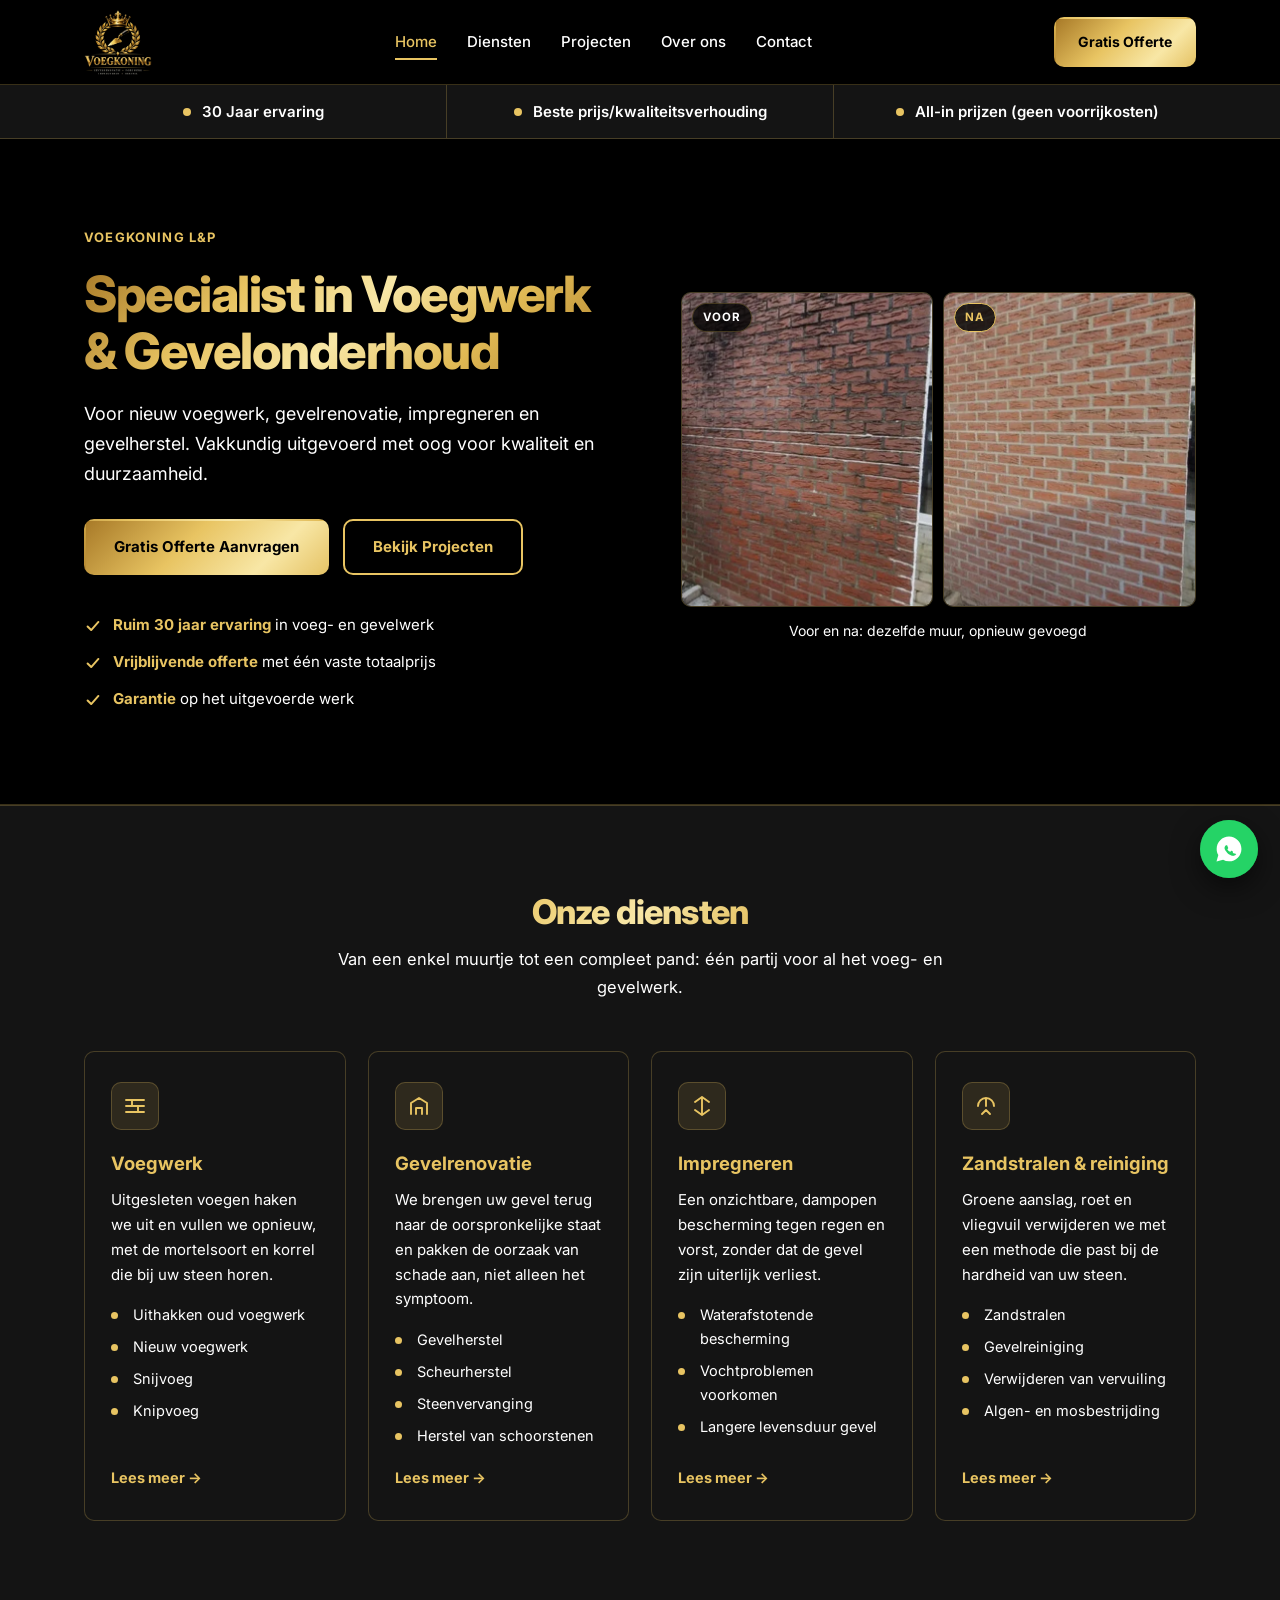
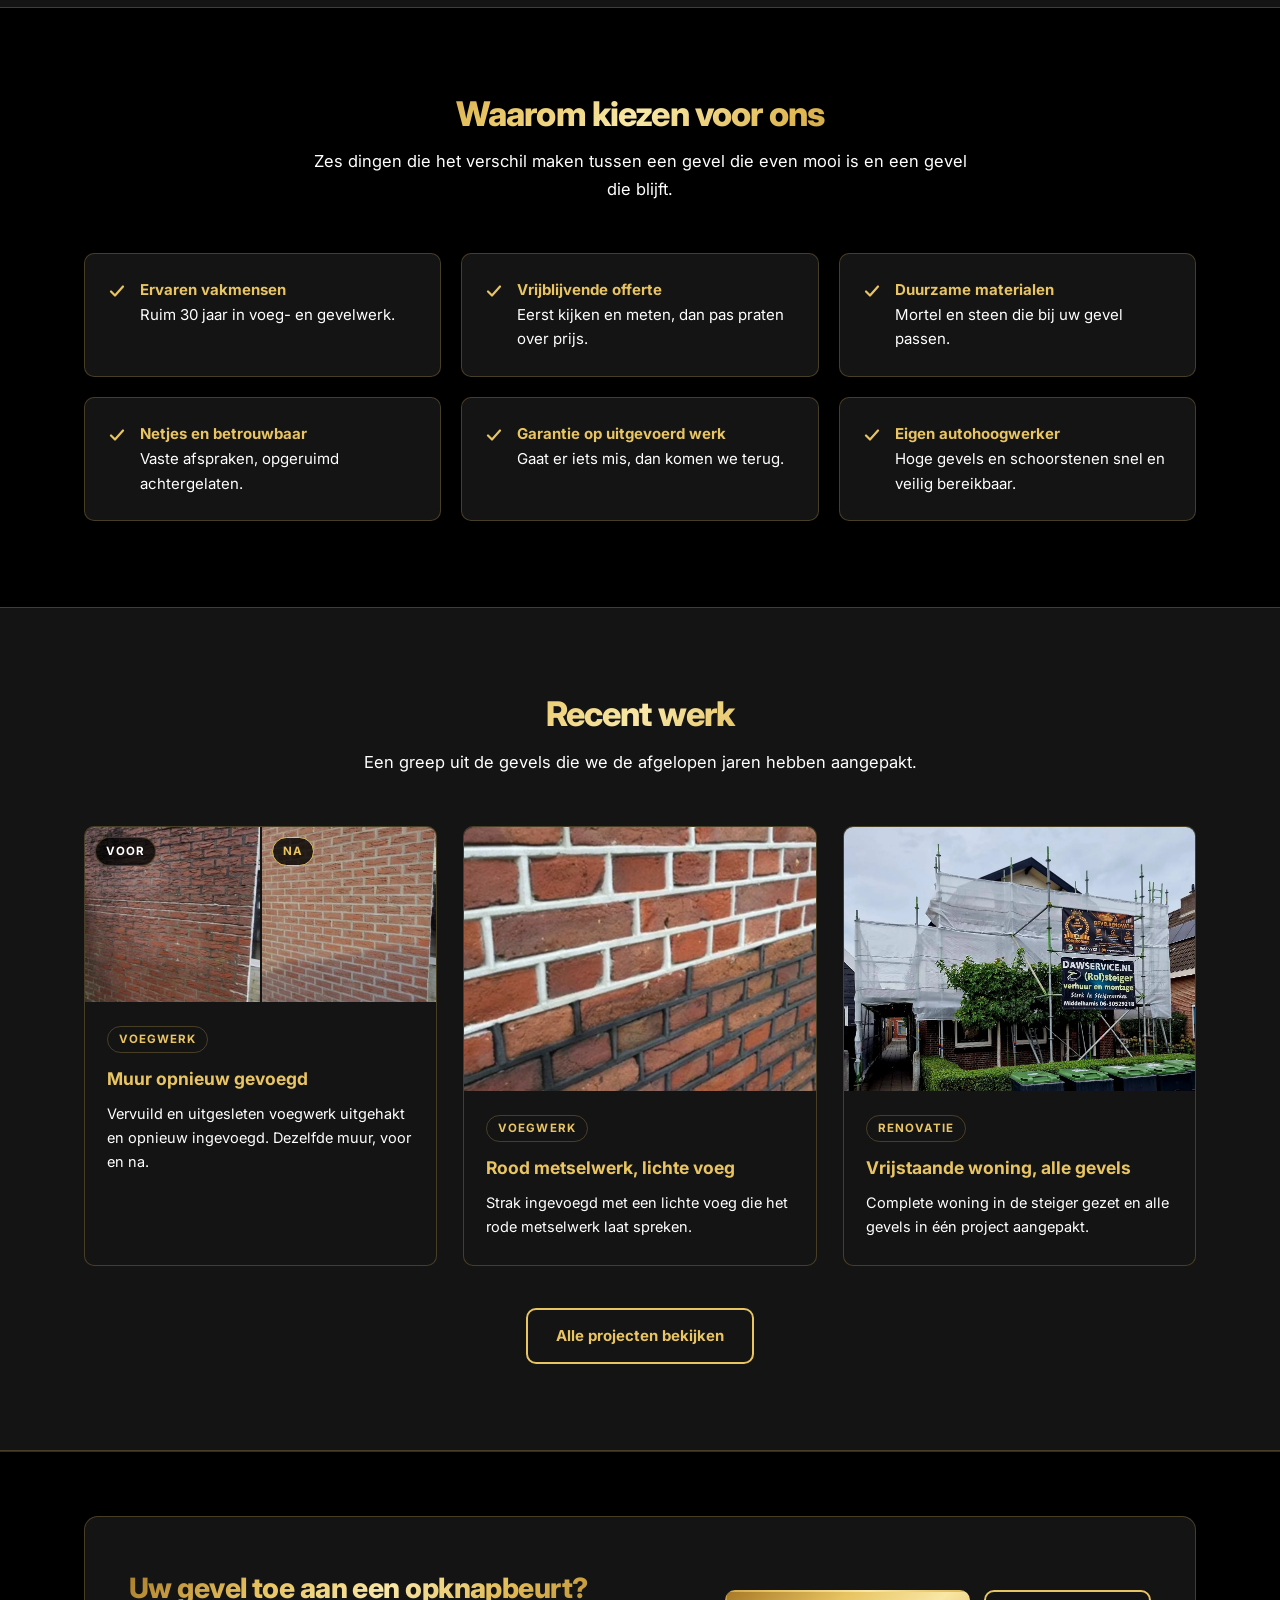
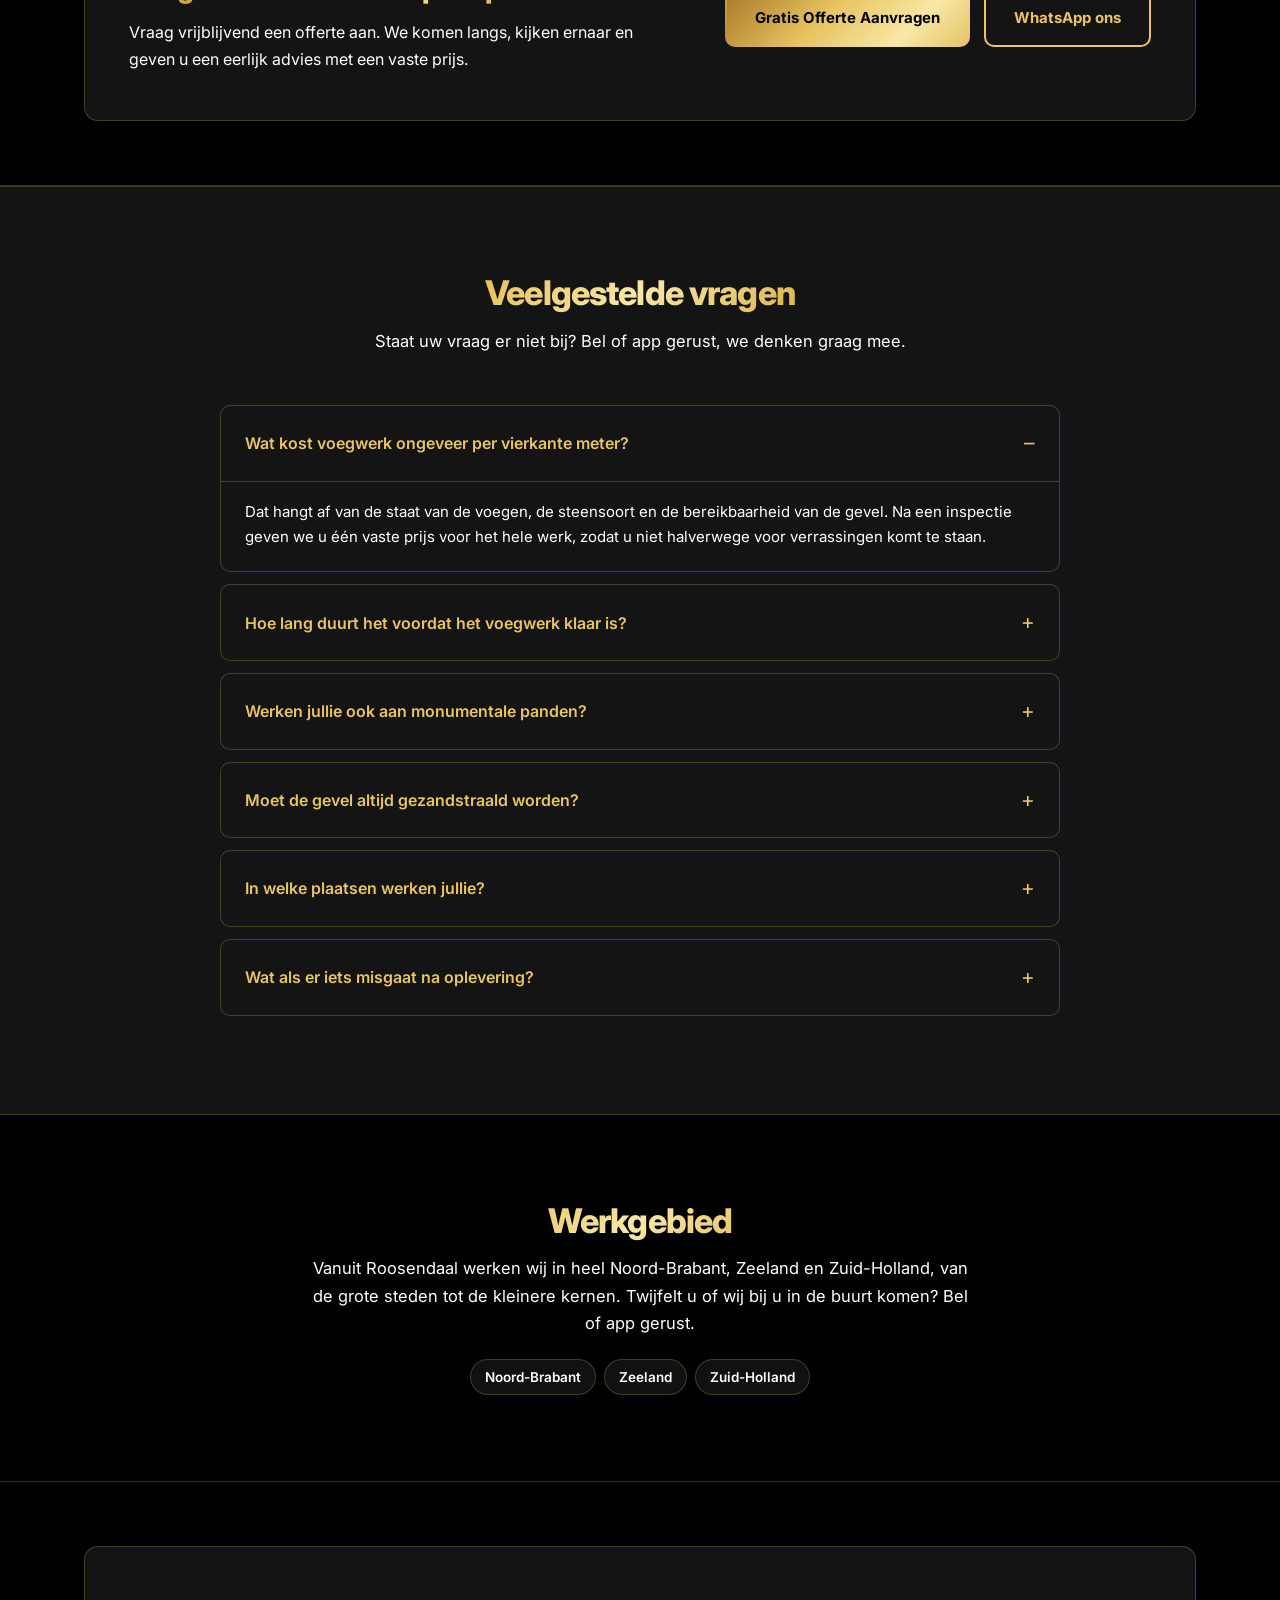
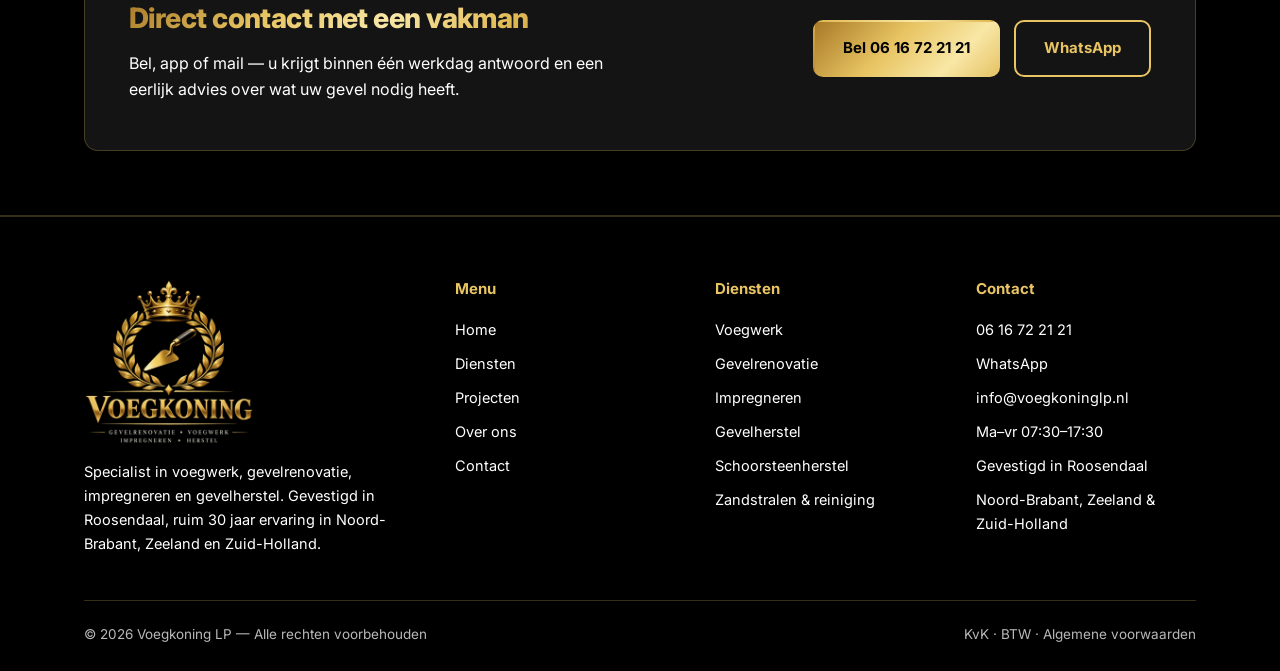
==== commit 295d68f1: "Werkgebied op de homepage ingekort Lange lijsten met plaatsnamen vervangen door een korte sectie met" ====
--- a/index.html
+++ b/index.html
@@ -385,39 +385,18 @@
       </div>
     </div>
   </section>
-  
-<section class="seo">
-  <div class="wrap">
-    <div class="sec-head center">
-      <h2 class="sec-title">Werkgebied: Noord-Brabant, Zeeland en Zuid-Holland</h2>
-      <p>Vanuit Roosendaal werken wij in alle drie de provincies, van de grote steden tot de kleinere kernen eromheen.</p>
-    </div>
-    <div class="seo-grid">
-      
-  <div class="seo-block">
-    <h3>Voegwerk en gevelrenovatie in Noord-Brabant</h3>
-    <p>Voegkoning LP is actief in heel Noord-Brabant. Hieronder een selectie van de plaatsen waar wij regelmatig voegwerk, gevelrenovatie, impregneren en gevelherstel uitvoeren. Staat uw woonplaats er niet bij? Neem gerust contact op &mdash; we kijken graag of we ook bij u langs kunnen komen.</p>
-    <p class="seo-places">Tilburg &middot; Breda &middot; Den Bosch &middot; Eindhoven &middot; Waalwijk &middot; Roosendaal &middot; Bergen op Zoom &middot; Oosterhout &middot; Helmond &middot; Veghel &middot; Uden &middot; Oss &middot; Boxtel &middot; Dongen &middot; Etten-Leur &middot; Prinsenbeek &middot; Rijen &middot; Kaatsheuvel &middot; Waalre &middot; Valkenswaard &middot; Vught &middot; Sint-Michielsgestel &middot; Schijndel &middot; Best &middot; Nuenen &middot; Geldrop &middot; Cuijk &middot; Boxmeer &middot; Deurne &middot; Asten &middot; Someren &middot; Boekel &middot; Zundert &middot; Rucphen &middot; Moerdijk &middot; Drimmelen &middot; Geertruidenberg &middot; Loon op Zand &middot; Sprang-Capelle &middot; Nieuwkuijk &middot; Cromvoirt &middot; Haaren &middot; Biezenmortel &middot; Gilze &middot; Chaam &middot; Alphen &middot; Baarle-Nassau &middot; Zevenbergen &middot; Klundert &middot; Fijnaart &middot; Steenbergen &middot; Dinteloord &middot; Halsteren &middot; Lepelstraat &middot; Budel &middot; Maarheeze &middot; Heeze &middot; Leende &middot; Bladel &middot; Reusel &middot; Eersel &middot; Oirschot &middot; Liempde &middot; Sint-Oedenrode &middot; Erp &middot; Mill &middot; Beers &middot; Grave &middot; Wijchen &middot; Rosmalen &middot; Nuland &middot; Heesch &middot; Aarle-Rixtel &middot; Beek en Donk &middot; Gemert &middot; Bakel &middot; Lieshout &middot; Mierlo &middot; Son en Breugel &middot; Riethoven &middot; Westerhoven &middot; Bergeijk &middot; Knegsel &middot; Steensel &middot; Vessem &middot; Hoogeloon &middot; Casteren &middot; Netersel &middot; Hooge Mierde &middot; Lage Mierde &middot; Hulsel</p>
-    <p class="seo-extra">In Noord-Brabant verzorgen wij onder andere nieuw voegwerk, het uithakken van oud voegwerk, snijvoeg, knipvoeg, gevelreiniging, algen- en mosbestrijding, steenvervanging, scheurherstel, impregneren en waterafstotende bescherming van gevels.</p>
-  </div>
-      
-  <div class="seo-block">
-    <h3>Voegwerk en gevelrenovatie in Zeeland</h3>
-    <p>Voegkoning LP is actief in heel Zeeland. Hieronder een selectie van de plaatsen waar wij voegwerk, gevelrenovatie, impregneren en gevelherstel uitvoeren. Staat uw woonplaats er niet bij? Neem gerust contact op &mdash; we kijken graag of we ook bij u langs kunnen komen.</p>
-    <p class="seo-places">Middelburg &middot; Vlissingen &middot; Goes &middot; Terneuzen &middot; Hulst &middot; Zierikzee &middot; Tholen &middot; Sint-Maartensdijk &middot; Sint-Annaland &middot; Oostburg &middot; Sluis &middot; Breskens &middot; Aardenburg &middot; IJzendijke &middot; Axel &middot; Sas van Gent &middot; Zaamslag &middot; Hoek &middot; Philippine &middot; Kapelle &middot; Yerseke &middot; Kruiningen &middot; Krabbendijke &middot; Rilland &middot; Bath &middot; Wemeldinge &middot; Kloetinge &middot; 's-Heerenhoek &middot; Heinkenszand &middot; Borssele &middot; Oost-Souburg &middot; Ritthem &middot; Koudekerke &middot; Arnemuiden &middot; Veere &middot; Domburg &middot; Westkapelle &middot; Oostkapelle &middot; Vrouwenpolder &middot; Serooskerke &middot; Grijpskerke &middot; Kamperland &middot; Kortgene &middot; Colijnsplaat &middot; Wolphaartsdijk &middot; Bruinisse &middot; Brouwershaven &middot; Renesse &middot; Burgh-Haamstede &middot; Scharendijke &middot; Nieuwerkerk &middot; Ouwerkerk</p>
-    <p class="seo-extra">In Zeeland verzorgen wij onder andere nieuw voegwerk, het uithakken van oud voegwerk, snijvoeg, knipvoeg, zandstralen, gevelreiniging, steenvervanging, schoorsteenherstel, scheurherstel, impregneren en waterafstotende bescherming van gevels.</p>
-  </div>
-
-  <div class="seo-block">
-    <h3>Voegwerk en gevelrenovatie in Zuid-Holland</h3>
-    <p>Voegkoning LP is actief in heel Zuid-Holland. Hieronder een selectie van de plaatsen waar wij regelmatig voegwerk, gevelrenovatie, impregneren en gevelherstel uitvoeren. Staat uw woonplaats er niet bij? Neem gerust contact op &mdash; we kijken graag of we ook bij u langs kunnen komen.</p>
-    <p class="seo-places">Rotterdam &middot; Den Haag &middot; Leiden &middot; Delft &middot; Zoetermeer &middot; Dordrecht &middot; Gouda &middot; Schiedam &middot; Vlaardingen &middot; Capelle aan den IJssel &middot; Alphen aan den Rijn &middot; Spijkenisse &middot; Ridderkerk &middot; Barendrecht &middot; Papendrecht &middot; Sliedrecht &middot; Zwijndrecht &middot; Hendrik-Ido-Ambacht &middot; Gorinchem &middot; Leerdam &middot; Krimpen aan den IJssel &middot; Nieuw-Lekkerland &middot; Bergambacht &middot; Waddinxveen &middot; Bodegraven &middot; Woerden &middot; Nieuwerkerk aan den IJssel &middot; Zevenhuizen &middot; Bleiswijk &middot; Berkel en Rodenrijs &middot; Pijnacker &middot; Nootdorp &middot; Rijswijk &middot; Voorburg &middot; Leidschendam &middot; Wassenaar &middot; Katwijk &middot; Noordwijk &middot; Lisse &middot; Sassenheim &middot; Voorhout &middot; Leiderdorp &middot; Oegstgeest &middot; Voorschoten &middot; Zoeterwoude &middot; Naaldwijk &middot; Maassluis &middot; Hoek van Holland &middot; Hellevoetsluis &middot; Brielle &middot; Oostvoorne &middot; Rockanje &middot; Middelharnis &middot; Klaaswaal &middot; Numansdorp &middot; Oud-Beijerland &middot; Heinenoord &middot; Mijnsheerenland &middot; Puttershoek &middot; Strijen &middot; 's-Gravendeel &middot; Dubbeldam &middot; Bleskensgraaf &middot; Ottoland &middot; Brandwijk &middot; Giessenburg &middot; Hardinxveld-Giessendam &middot; Schoonhoven &middot; Vianen &middot; IJsselstein &middot; Montfoort &middot; Oudewater &middot; Hazerswoude &middot; Boskoop &middot; Lekkerkerk &middot; Bergschenhoek &middot; Honselersdijk &middot; De Lier &middot; 's-Gravenzande &middot; Monster &middot; Wateringen &middot; Kwintsheul &middot; Poeldijk &middot; Schipluiden &middot; Maasland &middot; Den Hoorn &middot; Delfgauw &middot; Ypenburg &middot; Leidschenveen &middot; Kralingen &middot; IJsselmonde &middot; Hoogvliet &middot; Pernis &middot; Charlois &middot; Feijenoord</p>
-    <p class="seo-extra">In Zuid-Holland verzorgen wij onder andere nieuw voegwerk, het uithakken van oud voegwerk, snijvoeg, knipvoeg, gevelreiniging, algen- en mosbestrijding, steenvervanging, scheurherstel, impregneren en waterafstotende bescherming van gevels.</p>
-  </div>
-    </div>
-  </div>
-</section>
-
+
+  <section class="werkgebied">
+    <div class="wrap">
+      <div class="sec-head center">
+        <h2 class="sec-title">Werkgebied</h2>
+        <p>Vanuit Roosendaal werken wij in heel Noord-Brabant, Zeeland en Zuid-Holland, van de grote steden tot de kleinere kernen. Twijfelt u of wij bij u in de buurt komen? Bel of app gerust.</p>
+        <div class="regio">
+          <span>Noord-Brabant</span><span>Zeeland</span><span>Zuid-Holland</span>
+        </div>
+      </div>
+    </div>
+  </section>
 
   <section class="cta">
     <div class="wrap">
--- a/css/style.css
+++ b/css/style.css
@@ -26,7 +26,7 @@
 
 /* ---------- Koppen in goud ---------- */
 h1,.sec-title,.form-title,.cta-inner h2,.panel h3,.card h3,.step h3,
-.svc-text h2,.seo-block h3,summary,.proj-body h3,footer h4{color:var(--gold)}
+.svc-text h2,summary,.proj-body h3,footer h4{color:var(--gold)}
 h1,.sec-title,.cta-inner h2,.form-title{
   background:var(--gold-metal);-webkit-background-clip:text;background-clip:text;
   -webkit-text-fill-color:transparent;
@@ -242,6 +242,9 @@
 .panel h3{font-size:18px;font-weight:700;margin-bottom:14px}
 .panel p{font-size:15px;color:#fff}
 .regio{display:flex;flex-wrap:wrap;gap:8px;margin-top:18px}
+.werkgebied{background:#000}
+.werkgebied .sec-head{margin-bottom:0}
+.werkgebied .regio{justify-content:center;margin-top:22px}
 .regio span{
   font-size:13.5px;font-weight:600;background:#111;border:1px solid var(--line);
   padding:6px 14px;border-radius:100px;color:#fff;
@@ -324,14 +327,6 @@
 @media(max-width:560px){.cta-inner{padding:32px 24px}}
 
 /* ---------- SEO ---------- */
-.seo{background:#000}
-.seo-grid{display:grid;grid-template-columns:repeat(3,1fr);gap:28px}
-.seo-block{background:var(--bg-card);border:1px solid var(--line);border-radius:var(--radius);padding:30px}
-.seo-block h3{font-size:18px;font-weight:700;margin-bottom:12px}
-.seo-block p{font-size:14.5px;color:#fff;margin-bottom:14px}
-.seo-places{font-size:13.5px;line-height:1.95}
-.seo-extra{font-size:13.5px !important;color:var(--muted) !important;margin-bottom:0 !important}
-@media(max-width:1100px){.seo-grid{grid-template-columns:1fr}}
 
 /* ---------- Footer ---------- */
 footer{background:#000;border-top:1px solid var(--line);padding:60px 0 26px;font-size:14.5px}
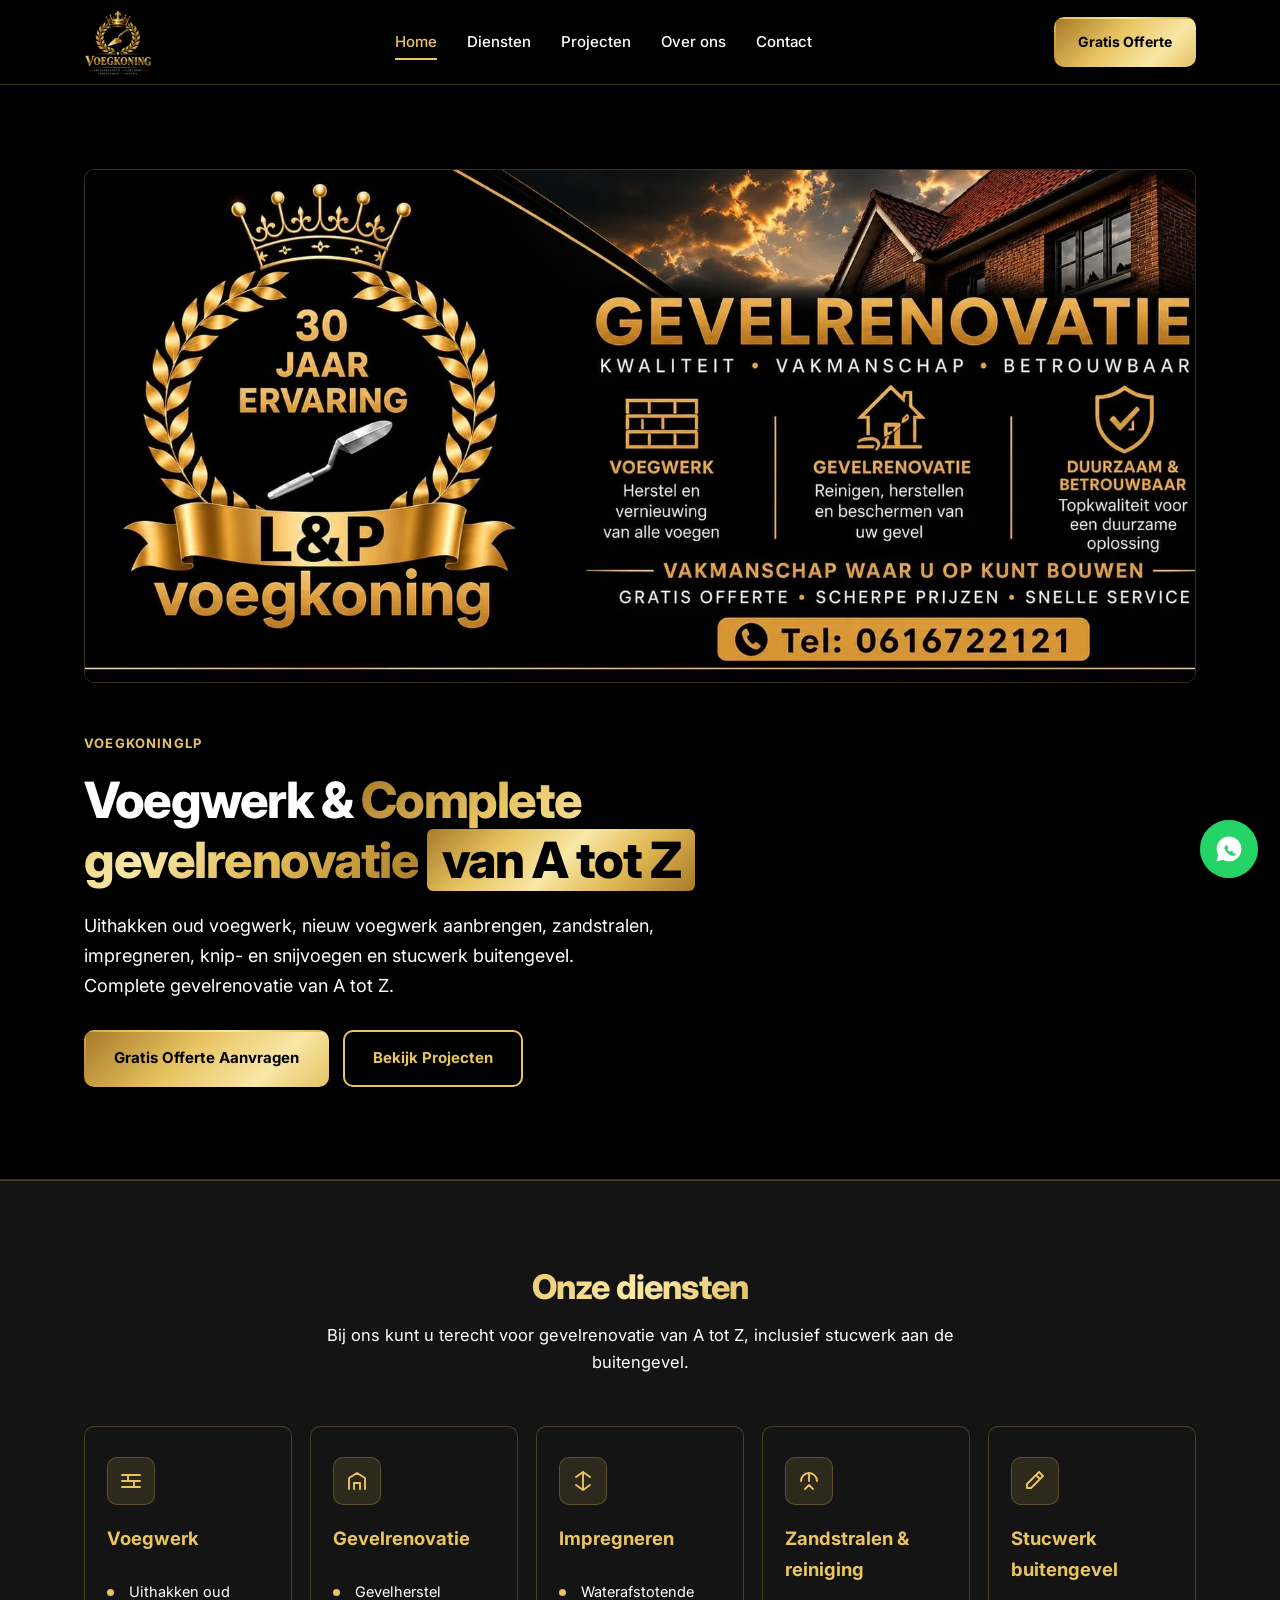
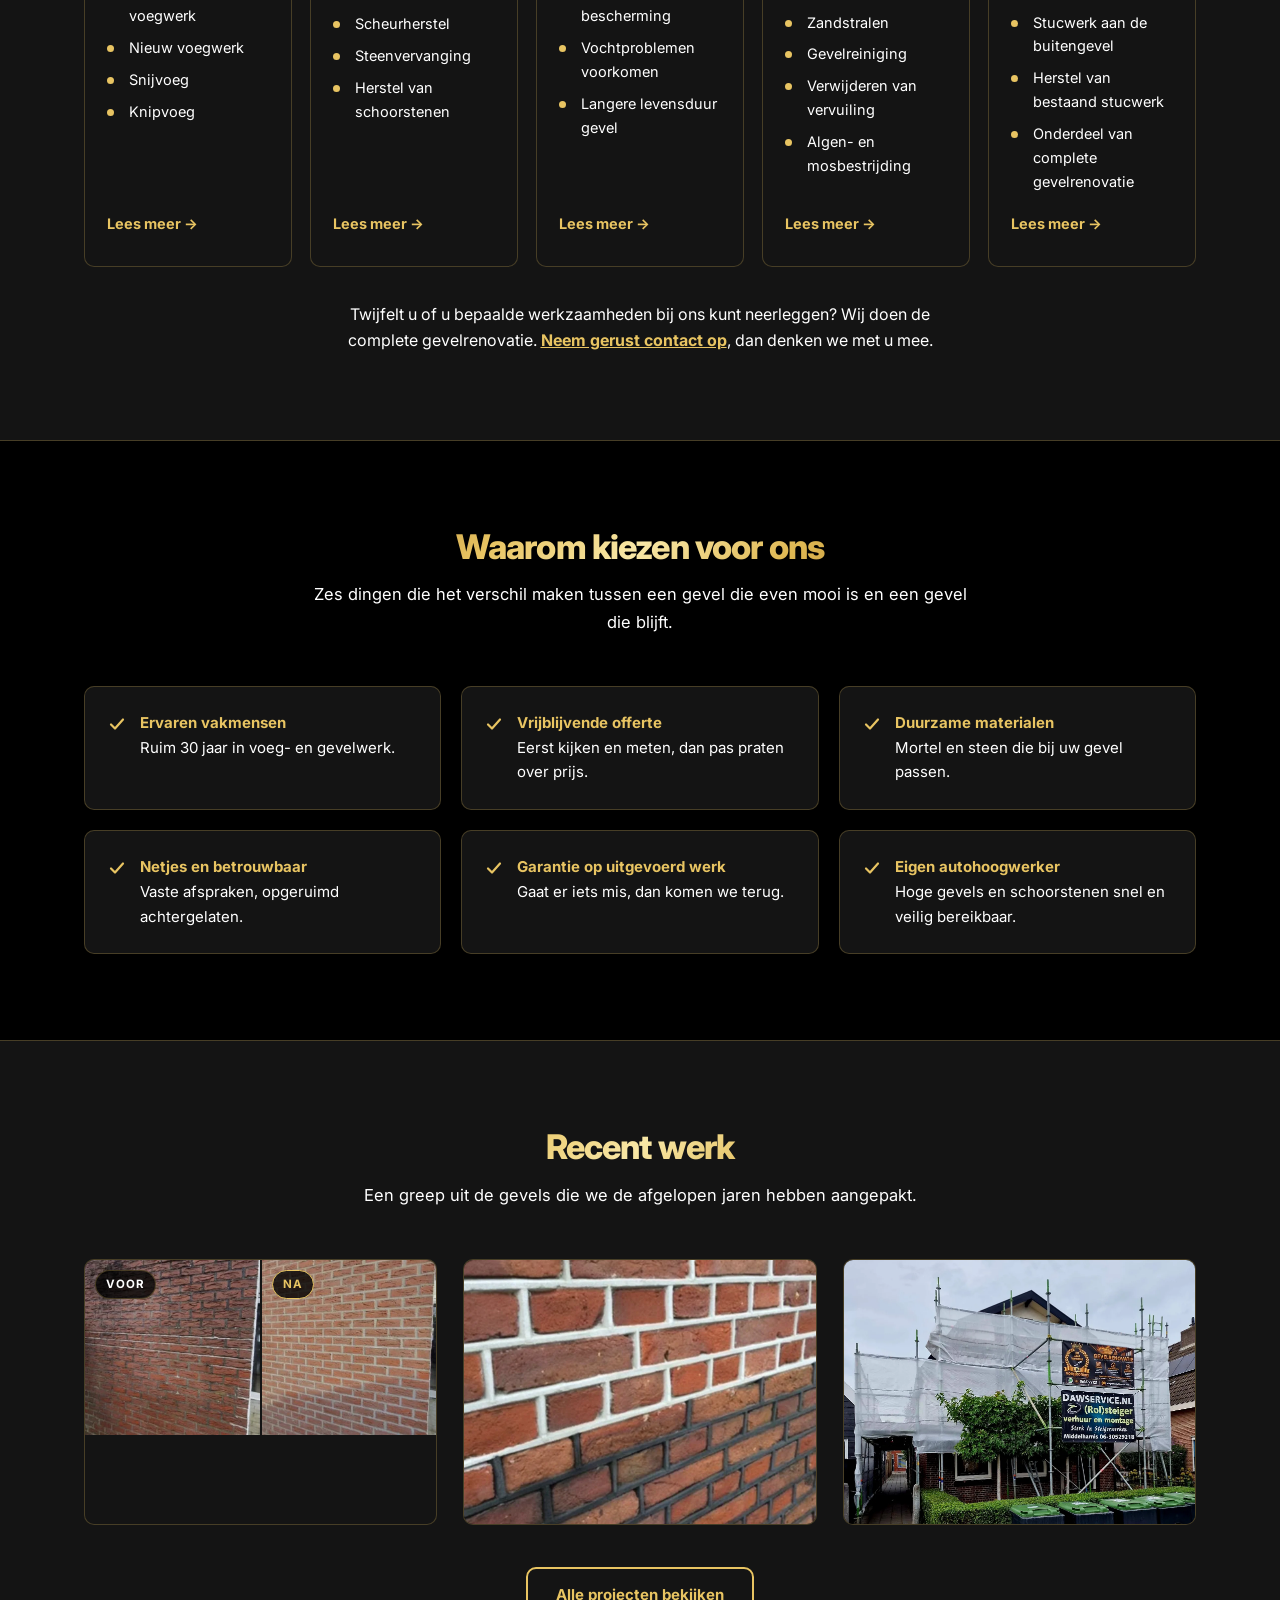
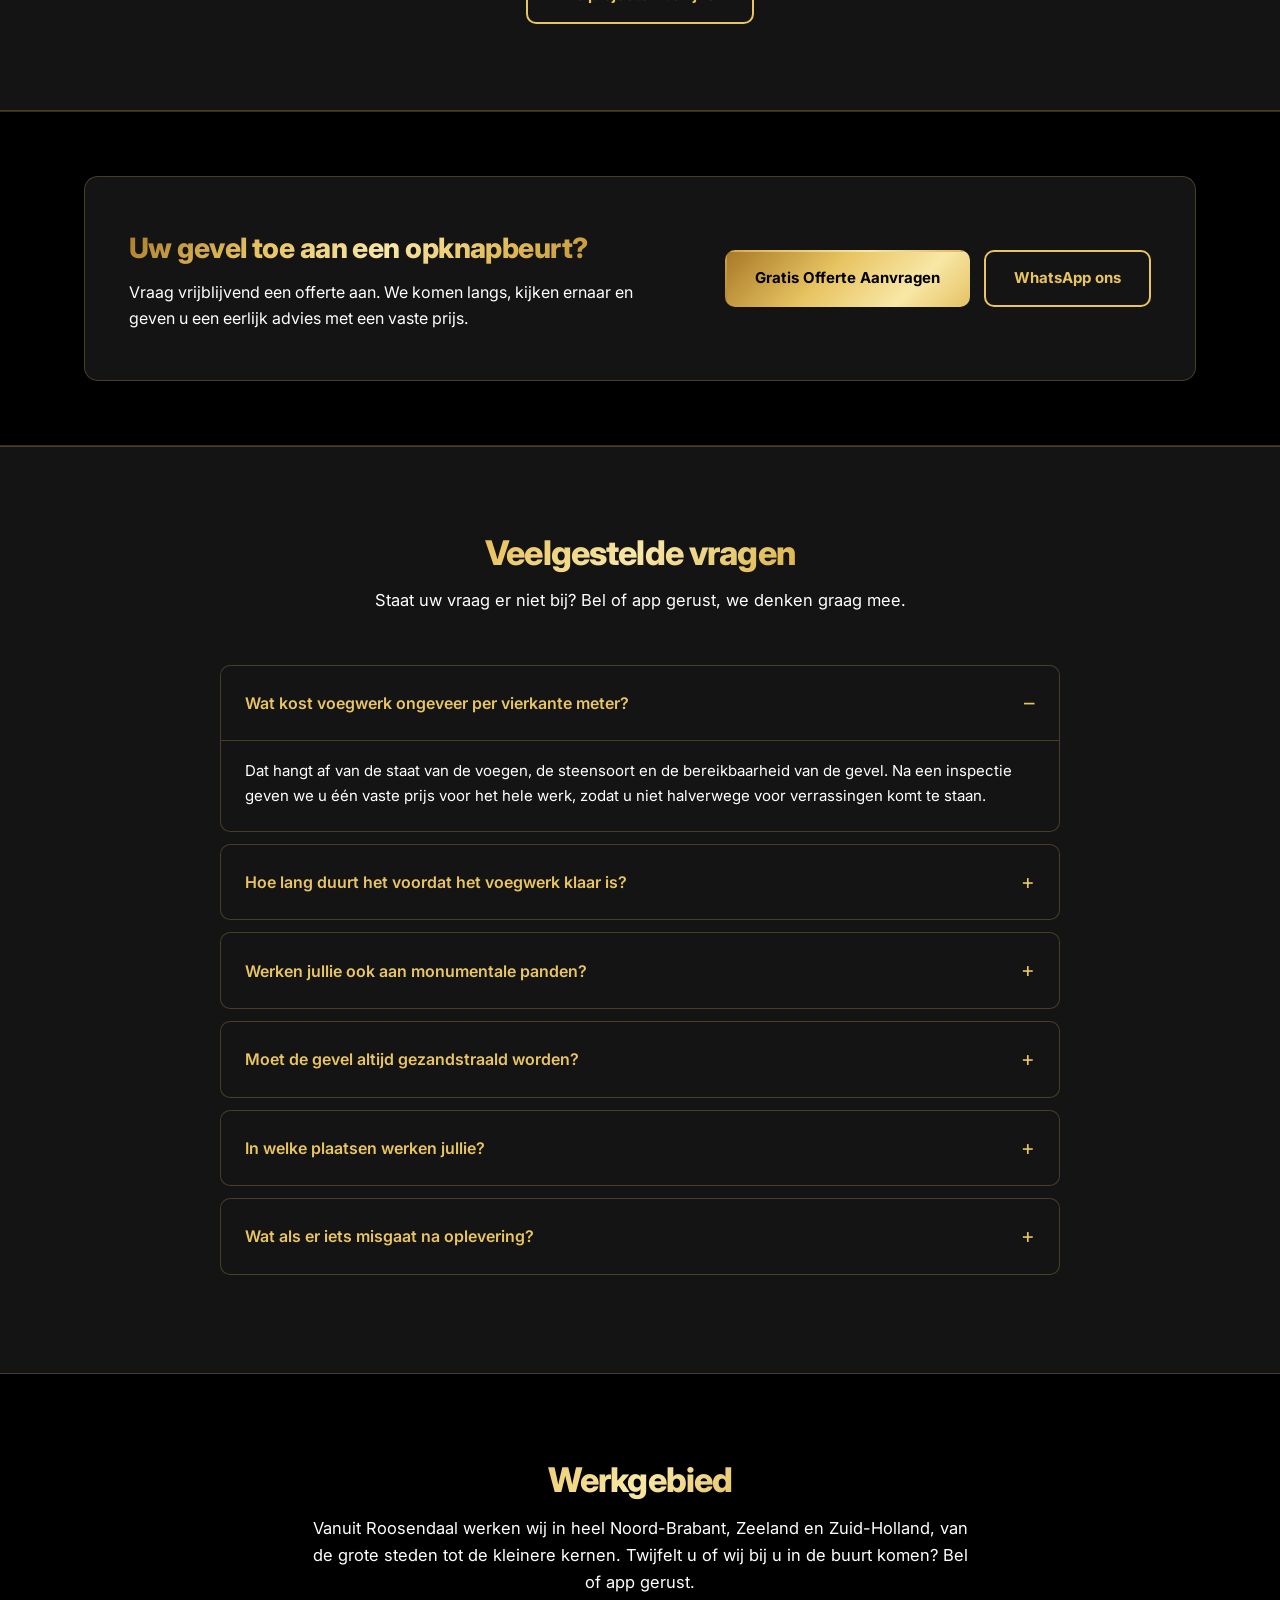
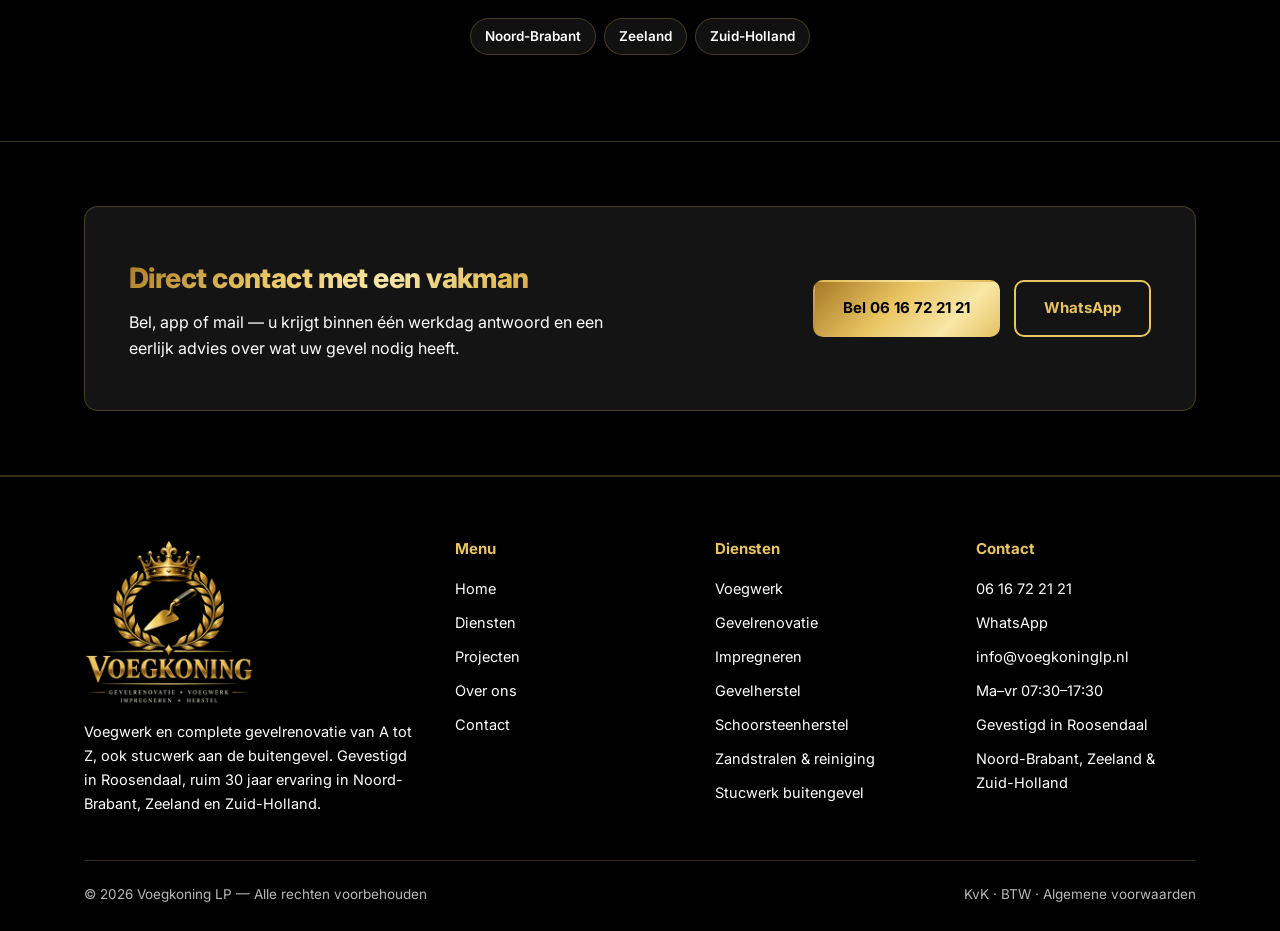
==== commit 569b6f3a: "Banner bovenaan, nieuwe teksten, stucwerk en Over ons herschreven - Banner als hero-afbeelding, trus" ====
--- a/index.html
+++ b/index.html
@@ -79,7 +79,8 @@
     "zandstralen",
     "algen- en mosbestrijding",
     "metselwerkherstel",
-    "schoorsteenherstel"
+    "schoorsteenherstel",
+    "stucwerk buitengevel"
   ],
   "serviceType": [
     "Voegwerk",
@@ -88,7 +89,8 @@
     "Gevelherstel",
     "Schoorsteenherstel",
     "Zandstralen",
-    "Gevelreiniging"
+    "Gevelreiniging",
+    "Stucwerk buitengevel"
   ]
 }
 </script>
@@ -163,46 +165,22 @@
   <nav class="mobile-nav" id="mobile-nav"><a href="index.html">Home</a><a href="diensten.html">Diensten</a><a href="projecten.html">Projecten</a><a href="over-ons.html">Over ons</a><a href="contact.html">Contact</a></nav>
 </header>
 
-<div class="trust">
-  <div class="wrap trust-grid">
-    <div class="trust-item"><span class="ti-dot"></span><span class="lbl">30 Jaar ervaring</span></div>
-    <div class="trust-item"><span class="ti-dot"></span><span class="lbl">Beste prijs/kwaliteitsverhouding</span></div>
-    <div class="trust-item"><span class="ti-dot"></span><span class="lbl">All-in prijzen (geen voorrijkosten)</span></div>
-  </div>
-</div>
-
 <main>
 
   <section class="hero">
-    <div class="wrap hero-grid">
-      <div>
-        <span class="eyebrow">Voegkoning L&amp;P</span>
-        <h1>Specialist in Voegwerk &amp; Gevelonderhoud</h1>
-        <p class="lead">Voor nieuw voegwerk, gevelrenovatie, impregneren en gevelherstel. Vakkundig uitgevoerd met oog voor kwaliteit en duurzaamheid.</p>
+    <div class="wrap">
+      <figure class="hero-banner">
+        <img src="img/banner.webp" srcset="img/banner-900.webp 900w, img/banner.webp 1600w" sizes="(max-width:1240px) 100vw, 1200px" width="1600" height="738" alt="Voegkoning L&amp;P: 30 jaar ervaring in gevelrenovatie en voegwerk. Kwaliteit, vakmanschap, betrouwbaar. Tel: 06 16 72 21 21" fetchpriority="high">
+      </figure>
+      <div class="hero-text">
+        <span class="eyebrow">VoegkoningLP</span>
+        <h1>Voegwerk &amp; <span class="h1-gold">Complete gevelrenovatie</span> <span class="h1-tag">van A tot Z</span></h1>
+        <p class="lead">Uithakken oud voegwerk, nieuw voegwerk aanbrengen, zandstralen, impregneren, knip- en snijvoegen en stucwerk buitengevel. Complete gevelrenovatie van A tot Z.</p>
         <div class="hero-cta">
           <a href="contact.html" class="btn btn-primary">Gratis Offerte Aanvragen</a>
           <a href="projecten.html" class="btn btn-ghost">Bekijk Projecten</a>
         </div>
-        <ul class="usp">
-          <li><svg width="18" height="18" viewBox="0 0 20 20" fill="none" aria-hidden="true"><path d="M4 10.5l4 4 8-9" stroke="#E8C462" stroke-width="2.2" stroke-linecap="round" stroke-linejoin="round"/></svg><span><strong>Ruim 30 jaar ervaring</strong> in voeg- en gevelwerk</span></li>
-          <li><svg width="18" height="18" viewBox="0 0 20 20" fill="none" aria-hidden="true"><path d="M4 10.5l4 4 8-9" stroke="#E8C462" stroke-width="2.2" stroke-linecap="round" stroke-linejoin="round"/></svg><span><strong>Vrijblijvende offerte</strong> met &eacute;&eacute;n vaste totaalprijs</span></li>
-          <li><svg width="18" height="18" viewBox="0 0 20 20" fill="none" aria-hidden="true"><path d="M4 10.5l4 4 8-9" stroke="#E8C462" stroke-width="2.2" stroke-linecap="round" stroke-linejoin="round"/></svg><span><strong>Garantie</strong> op het uitgevoerde werk</span></li>
-        </ul>
-      </div>
-
-      <figure class="ba ba-hero">
-        <div class="ba-grid">
-          <div class="ba-cell">
-            <img src="img/muur-voor.webp" width="504" height="978" alt="Bakstenen muur met vervuild en uitgesleten voegwerk, voor de renovatie" fetchpriority="high">
-            <span class="ba-tag">Voor</span>
-          </div>
-          <div class="ba-cell">
-            <img src="img/muur-na.webp" width="503" height="978" alt="Dezelfde muur na nieuw voegwerk door Voegkoning LP" fetchpriority="high">
-            <span class="ba-tag ba-tag-na">Na</span>
-          </div>
-        </div>
-        <figcaption>Voor en na: dezelfde muur, opnieuw gevoegd</figcaption>
-      </figure>
+      </div>
     </div>
   </section>
 
@@ -210,14 +188,13 @@
     <div class="wrap">
       <div class="sec-head center">
         <h2 class="sec-title">Onze diensten</h2>
-        <p>Van een enkel muurtje tot een compleet pand: &eacute;&eacute;n partij voor al het voeg- en gevelwerk.</p>
+        <p>Bij ons kunt u terecht voor gevelrenovatie van A tot Z, inclusief stucwerk aan de buitengevel.</p>
       </div>
 
       <div class="cards">
         <div class="card">
           <div class="ico"><svg width="24" height="24" viewBox="0 0 24 24" fill="none" aria-hidden="true"><path d="M3 6h18M3 12h18M3 18h18M9 6v6M15 12v6" stroke="#E8C462" stroke-width="1.9" stroke-linecap="round"/></svg></div>
           <h3>Voegwerk</h3>
-          <p>Uitgesleten voegen haken we uit en vullen we opnieuw, met de mortelsoort en korrel die bij uw steen horen.</p>
           <ul>
             <li>Uithakken oud voegwerk</li>
             <li>Nieuw voegwerk</li>
@@ -230,7 +207,6 @@
         <div class="card">
           <div class="ico"><svg width="24" height="24" viewBox="0 0 24 24" fill="none" aria-hidden="true"><path d="M4 20V9l8-5 8 5v11M9 20v-6h6v6" stroke="#E8C462" stroke-width="1.9" stroke-linecap="round" stroke-linejoin="round"/></svg></div>
           <h3>Gevelrenovatie</h3>
-          <p>We brengen uw gevel terug naar de oorspronkelijke staat en pakken de oorzaak van schade aan, niet alleen het symptoom.</p>
           <ul>
             <li>Gevelherstel</li>
             <li>Scheurherstel</li>
@@ -243,7 +219,6 @@
         <div class="card">
           <div class="ico"><svg width="24" height="24" viewBox="0 0 24 24" fill="none" aria-hidden="true"><path d="M12 3v18M5 8l7-5 7 5M5 16l7 5 7-5" stroke="#E8C462" stroke-width="1.9" stroke-linecap="round" stroke-linejoin="round"/></svg></div>
           <h3>Impregneren</h3>
-          <p>Een onzichtbare, dampopen bescherming tegen regen en vorst, zonder dat de gevel zijn uiterlijk verliest.</p>
           <ul>
             <li>Waterafstotende bescherming</li>
             <li>Vochtproblemen voorkomen</li>
@@ -255,7 +230,6 @@
         <div class="card">
           <div class="ico"><svg width="24" height="24" viewBox="0 0 24 24" fill="none" aria-hidden="true"><path d="M4 12a8 8 0 1116 0M12 4v8M8 20l4-4 4 4" stroke="#E8C462" stroke-width="1.9" stroke-linecap="round" stroke-linejoin="round"/></svg></div>
           <h3>Zandstralen &amp; reiniging</h3>
-          <p>Groene aanslag, roet en vliegvuil verwijderen we met een methode die past bij de hardheid van uw steen.</p>
           <ul>
             <li>Zandstralen</li>
             <li>Gevelreiniging</li>
@@ -264,7 +238,19 @@
           </ul>
           <a href="diensten.html#reiniging" class="lees">Lees meer &rarr;</a>
         </div>
-      </div>
+
+        <div class="card">
+          <div class="ico"><svg width="24" height="24" viewBox="0 0 24 24" fill="none" aria-hidden="true"><path d="M4 15l9-9 4 4-9 9H4v-4zM14 5l2-2 4 4-2 2" stroke="#E8C462" stroke-width="1.9" stroke-linecap="round" stroke-linejoin="round"/></svg></div>
+          <h3>Stucwerk buitengevel</h3>
+          <ul>
+            <li>Stucwerk aan de buitengevel</li>
+            <li>Herstel van bestaand stucwerk</li>
+            <li>Onderdeel van complete gevelrenovatie</li>
+          </ul>
+          <a href="diensten.html#stucwerk" class="lees">Lees meer &rarr;</a>
+        </div>
+      </div>
+      <p class="cards-note">Twijfelt u of u bepaalde werkzaamheden bij ons kunt neerleggen? Wij doen de complete gevelrenovatie. <a href="contact.html">Neem gerust contact op</a>, dan denken we met u mee.</p>
     </div>
   </section>
 
@@ -305,31 +291,16 @@
         </div>
       </div>
     </div>
-    <div class="proj-body">
-      <span class="proj-cat">voegwerk</span>
-      <h3>Muur opnieuw gevoegd</h3>
-      <p>Vervuild en uitgesleten voegwerk uitgehakt en opnieuw ingevoegd. Dezelfde muur, voor en na.</p>
-    </div>
   </article>
   <article class="proj" data-tag="voegwerk">
     <figure class="proj-media">
       <img src="img/voegwerk-rood-wit.webp" width="1080" height="1056" alt="Rood metselwerk met strak aangebrachte lichte voeg" loading="lazy">
     </figure>
-    <div class="proj-body">
-      <span class="proj-cat">voegwerk</span>
-      <h3>Rood metselwerk, lichte voeg</h3>
-      <p>Strak ingevoegd met een lichte voeg die het rode metselwerk laat spreken.</p>
-    </div>
   </article>
   <article class="proj" data-tag="renovatie">
     <figure class="proj-media">
       <img src="img/vrijstaande-woning-steiger.webp" width="1400" height="1163" alt="Vrijstaande woning volledig in de steiger" loading="lazy">
     </figure>
-    <div class="proj-body">
-      <span class="proj-cat">renovatie</span>
-      <h3>Vrijstaande woning, alle gevels</h3>
-      <p>Complete woning in de steiger gezet en alle gevels in één project aangepakt.</p>
-    </div>
   </article>
       </div>
       <div class="center-cta"><a href="projecten.html" class="btn btn-ghost">Alle projecten bekijken</a></div>
@@ -419,7 +390,7 @@
     <div class="foot-grid">
       <div>
         <img class="foot-logo" src="img/logo.webp" width="360" height="354" alt="Voegkoning LP – gevelrenovatie, voegwerk, impregneren, herstel" loading="lazy">
-        <p>Specialist in voegwerk, gevelrenovatie, impregneren en gevelherstel. Gevestigd in Roosendaal, ruim 30 jaar ervaring in Noord-Brabant, Zeeland en Zuid-Holland.</p>
+        <p>Voegwerk en complete gevelrenovatie van A tot Z, ook stucwerk aan de buitengevel. Gevestigd in Roosendaal, ruim 30 jaar ervaring in Noord-Brabant, Zeeland en Zuid-Holland.</p>
       </div>
       <div>
         <h4>Menu</h4>
@@ -434,6 +405,7 @@
           <li><a href="diensten.html#gevelherstel">Gevelherstel</a></li>
           <li><a href="diensten.html#gevelherstel">Schoorsteenherstel</a></li>
           <li><a href="diensten.html#reiniging">Zandstralen &amp; reiniging</a></li>
+          <li><a href="diensten.html#stucwerk">Stucwerk buitengevel</a></li>
         </ul>
       </div>
       <div>
--- a/css/style.css
+++ b/css/style.css
@@ -157,8 +157,6 @@
 .card ul li::before{content:"";position:absolute;left:0;top:9px;width:7px;height:7px;border-radius:50%;background:var(--gold)}
 .lees{margin-top:auto;padding-top:18px;font-size:14.5px;font-weight:700;color:var(--gold);cursor:pointer}
 .lees:hover{color:var(--gold-light)}
-@media(max-width:1080px){.cards{grid-template-columns:1fr 1fr}}
-@media(max-width:640px){.cards{grid-template-columns:1fr}}
 
 /* ---------- Waarom ---------- */
 .why{background:#000}
@@ -388,3 +386,24 @@
 
 /* ruimte onder de vaste header bij springen naar een dienst */
 [id]{scroll-margin-top:106px}
+
+/* banner + koptekst homepage */
+.hero-banner{margin-bottom:46px}
+.hero-banner img{width:100%;border-radius:10px;border:1px solid var(--line)}
+.hero-text{max-width:820px}
+.hero-text .hero-cta{margin-bottom:0}
+h1 .h1-gold{color:var(--gold)}
+h1 .h1-tag{display:inline-block;background:var(--gold-metal);color:#000;-webkit-text-fill-color:#000;padding:0 .3em;border-radius:6px;line-height:1.25}
+h1:has(.h1-tag){background:none;-webkit-text-fill-color:#fff;color:#fff}
+h1 .h1-gold{background:var(--gold-metal);-webkit-background-clip:text;background-clip:text;-webkit-text-fill-color:transparent}
+.cards{grid-template-columns:repeat(5,minmax(0,1fr));gap:18px}
+.cards .card{padding-left:22px;padding-right:22px}
+@media(max-width:1100px){.cards{grid-template-columns:repeat(3,minmax(0,1fr))}}
+@media(max-width:760px){.cards{grid-template-columns:repeat(2,minmax(0,1fr))}}
+@media(max-width:540px){.cards{grid-template-columns:minmax(0,1fr)}}
+.cards-note{margin:34px auto 0;max-width:640px;text-align:center;color:#fff;font-size:16px}
+.cards-note a{color:var(--gold);font-weight:700;text-decoration:underline}
+.about .facts{margin:6px 0 22px}
+.sign{font-weight:700;color:var(--gold);font-size:17px}
+.sign span{font-weight:400;color:#fff;font-size:15px}
+@media(max-width:900px){.hero-banner{margin-bottom:32px}}
